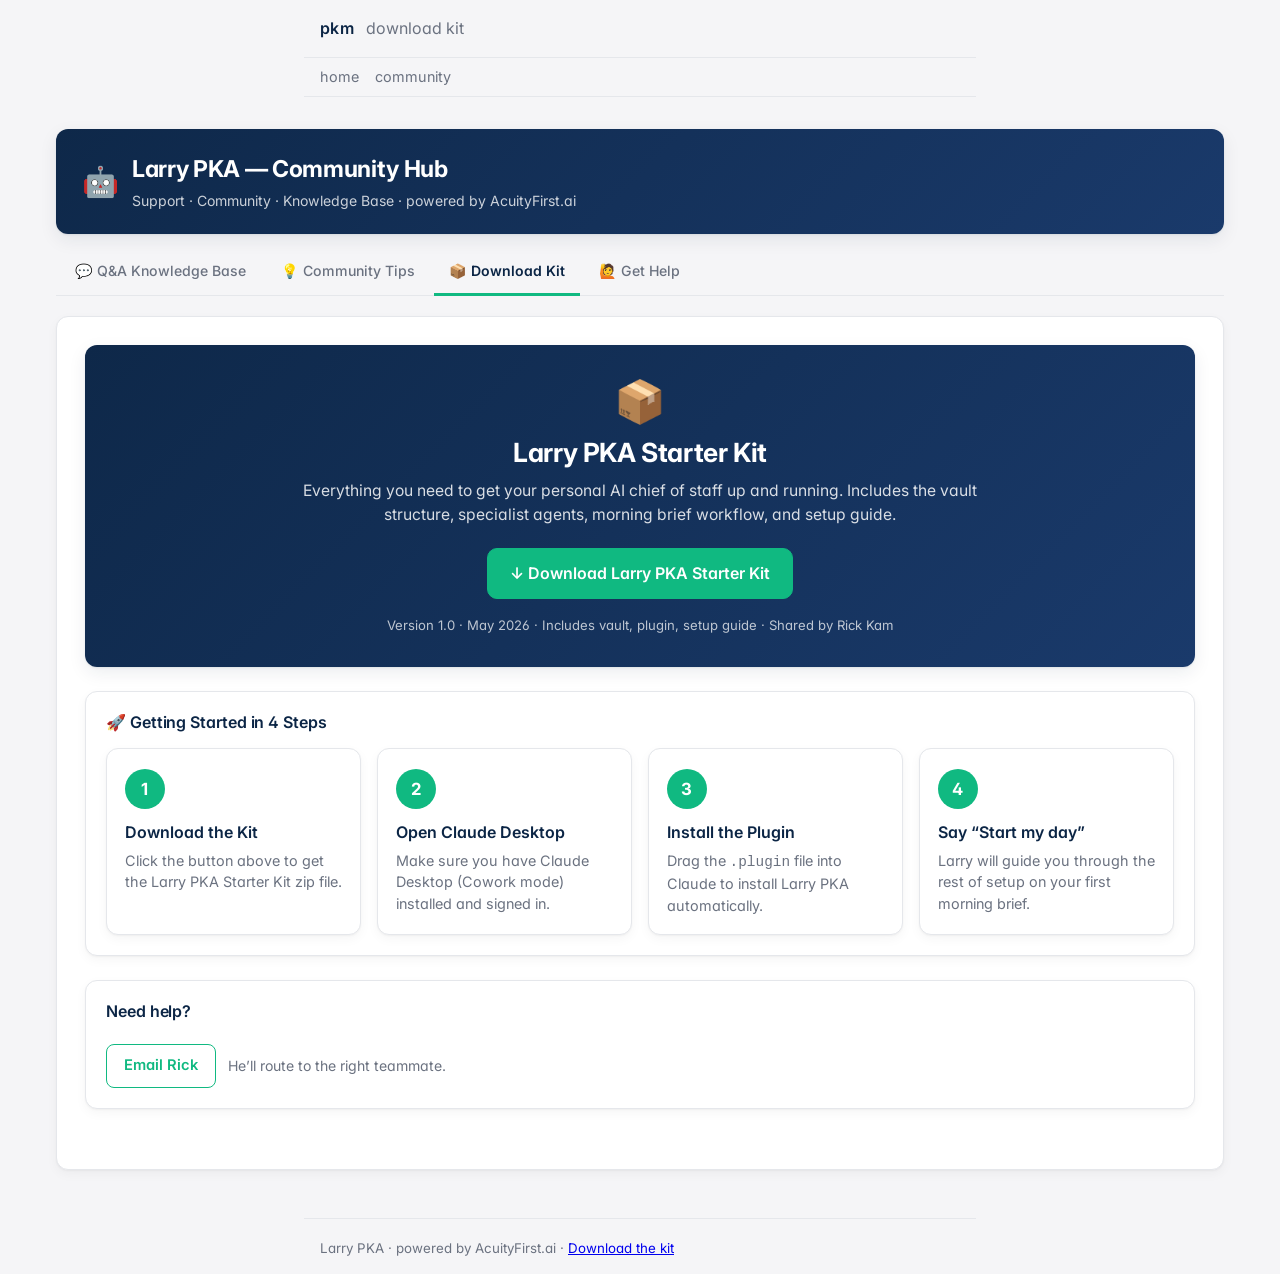
==== community/download/index.html @ d748dd84 "Initial public mirror — Larry PKA Community Hub Built from the private PKA workspace via build_stati" ====
<!DOCTYPE html>
<html lang="en">
<head>
  <meta charset="utf-8" />
  <meta name="viewport" content="width=device-width, initial-scale=1" />
  <meta name="robots" content="noindex, nofollow" />
  <title>download kit &mdash; pkm</title>
  <link rel="stylesheet" href="../../static/style.css" />
  <script src="../../static/tag-input.js" defer></script>
  <script src="../../static/keyboard.js" defer></script>
  <script src="../../static/copy-to-clipboard.js" defer></script>
  
  
  <link rel="preconnect" href="https://fonts.googleapis.com" />
  <link rel="preconnect" href="https://fonts.gstatic.com" crossorigin />
  <link rel="stylesheet"
        href="https://fonts.googleapis.com/css2?family=Inter:wght@400;500;600;700&display=swap" />
  <link rel="stylesheet" href="../../static/community-light.css" />

</head>
<body class="theme-community-light">
  <header class="site-header">
    <span class="brand">pkm</span>
    <span class="subtitle">download kit</span>
  </header>
  <nav class="site-nav" aria-label="primary">
    <a href="../../index.html">home</a>
    <a href="../tracker-soon.html">community</a>
  </nav>
  <main>
    

<header class="hub-header">
  <div class="hub-header__brand">
    <span class="hub-header__avatar" aria-hidden="true">🤖</span>
    <div>
      <h1 class="hub-header__title">Larry PKA &mdash; Community Hub</h1>
      <p class="hub-header__subtitle">Support &middot; Community &middot; Knowledge Base &middot; powered by AcuityFirst.ai</p>
    </div>
  </div>
</header>
<nav class="hub-tabs" aria-label="Community Hub sections">
  
  <a href="../qa/"       class="hub-tab "
     >💬 Q&amp;A Knowledge Base</a>
  <a href="../tips/"     class="hub-tab "
     >💡 Community Tips</a>
  <a href="../download/" class="hub-tab is-active"
     aria-current="page">📦 Download Kit</a>
  <a href="../help/"     class="hub-tab "
     >🙋 Get Help</a>
</nav>
<section class="panel">

  
  <section class="kit-hero">
    <span class="kit-hero__icon" aria-hidden="true">📦</span>
    <h2 class="kit-hero__title">Larry PKA Starter Kit</h2>
    <p class="kit-hero__subtitle">
      Everything you need to get your personal AI chief of staff up and
      running. Includes the vault structure, specialist agents, morning
      brief workflow, and setup guide.
    </p>
    <a class="kit-hero__cta"
       href="https://github.com/rickkam503/larry-pka-starter"
       target="_blank"
       rel="noopener noreferrer">&darr; Download Larry PKA Starter Kit</a>
    <p class="kit-hero__meta">
      Version 1.0 &middot; May 2026 &middot;
      Includes vault, plugin, setup guide &middot; Shared by Rick Kam
    </p>
  </section>

  
  <section class="community-section kit-steps">
    <h2 class="community-section__heading">🚀 Getting Started in 4 Steps</h2>
    <div class="kit-steps__grid">
      <article class="kit-step">
        <div class="kit-step__badge" aria-hidden="true">1</div>
        <h3 class="kit-step__title">Download the Kit</h3>
        <p class="kit-step__body">
          Click the button above to get the Larry PKA Starter Kit zip file.
        </p>
      </article>
      <article class="kit-step">
        <div class="kit-step__badge" aria-hidden="true">2</div>
        <h3 class="kit-step__title">Open Claude Desktop</h3>
        <p class="kit-step__body">
          Make sure you have Claude Desktop (Cowork mode) installed and signed in.
        </p>
      </article>
      <article class="kit-step">
        <div class="kit-step__badge" aria-hidden="true">3</div>
        <h3 class="kit-step__title">Install the Plugin</h3>
        <p class="kit-step__body">
          Drag the <code>.plugin</code> file into Claude to install Larry PKA automatically.
        </p>
      </article>
      <article class="kit-step">
        <div class="kit-step__badge" aria-hidden="true">4</div>
        <h3 class="kit-step__title">Say &ldquo;Start my day&rdquo;</h3>
        <p class="kit-step__body">
          Larry will guide you through the rest of setup on your first morning brief.
        </p>
      </article>
    </div>
  </section>

  
  <section class="community-section">
    <h2 class="community-section__heading">Need help?</h2>
    <div class="help-block">
      <a class="cta cta--outline"
         href="mailto:rkam2082@gmail.com?subject=Larry%20PKA%3A%20I%20need%20assistance&body=Hi%20Rick%2C%0A%0A">
        Email Rick
      </a>
      <span class="help-block__note">
        He&rsquo;ll route to the right teammate.
      </span>
    </div>
  </section>

</section>

  </main>
  <footer class="site-footer">
    
    
    <small>Larry PKA &middot; powered by AcuityFirst.ai &middot; <a href="https://github.com/rickkam503/larry-pka-starter">Download the kit</a></small>
    
  </footer>
</body>
</html>
---- static/style.css ----
:root {
  --fg: #1a1a1a;
  --fg-muted: #666;
  --bg: #fafafa;
  --rule: #e0e0e0;
  --accent: #2a2a2a;
  --max-width: 42rem;
}

@media (prefers-color-scheme: dark) {
  :root {
    --fg: #e8e8e8;
    --fg-muted: #999;
    --bg: #1a1a1a;
    --rule: #333;
    --accent: #f0f0f0;
  }
}

* { box-sizing: border-box; }

html, body {
  margin: 0;
  padding: 0;
  background: var(--bg);
  color: var(--fg);
  font-family: -apple-system, BlinkMacSystemFont, "Segoe UI", system-ui, sans-serif;
  font-size: 16px;
  line-height: 1.55;
}

body { display: flex; flex-direction: column; min-height: 100vh; }

main { flex: 1; max-width: var(--max-width); margin: 0 auto; padding: 1.5rem 1rem; width: 100%; }

.site-header, .site-footer {
  max-width: var(--max-width);
  margin: 0 auto;
  padding: 1rem;
  width: 100%;
  border-bottom: 1px solid var(--rule);
}
.site-footer { border-bottom: 0; border-top: 1px solid var(--rule); color: var(--fg-muted); }
.site-header .brand { font-weight: 600; letter-spacing: 0.02em; }
.site-header .subtitle { color: var(--fg-muted); margin-left: 0.5rem; }

.site-nav {
  max-width: var(--max-width);
  margin: 0 auto;
  padding: 0.5rem 1rem;
  width: 100%;
  border-bottom: 1px solid var(--rule);
  display: flex;
  gap: 1rem;
  font-size: 0.9rem;
}
.site-nav a { color: var(--fg-muted); text-decoration: none; }
.site-nav a:hover, .site-nav a:focus { color: var(--accent); text-decoration: underline; }
.site-nav a[aria-current="page"] { color: var(--accent); font-weight: 500; }

.notice {
  border: 1px dashed var(--rule);
  padding: 1rem;
  border-radius: 4px;
  color: var(--fg-muted);
}
.notice h2 { margin: 0 0 0.5rem; font-size: 1rem; color: var(--accent); }
.notice code { font-family: ui-monospace, SFMono-Regular, Menlo, monospace; }

.backlinks { margin-top: 2rem; padding-top: 1rem; border-top: 1px solid var(--rule); }
.backlinks h2 { font-size: 1rem; font-weight: 500; margin: 0 0 0.5rem; color: var(--accent); }
.backlinks ul { list-style: none; padding: 0; margin: 0; }
.backlinks li { padding: 0.25rem 0; font-size: 0.9rem; color: var(--fg-muted); }

h1 { font-size: 1.25rem; font-weight: 600; margin: 0 0 1rem; }

.panel { padding: 0.5rem 0 2rem; }

.journal-list { list-style: none; padding: 0; margin: 0; }
.journal-row { padding: 1rem 0; border-bottom: 1px solid var(--rule); }
.journal-row__header { display: flex; gap: 0.75rem; align-items: baseline; color: var(--fg-muted); font-size: 0.9rem; }
.journal-row__header time { color: var(--accent); font-weight: 500; }
.journal-row .body { margin: 0.4rem 0; white-space: pre-wrap; }
.journal-row__footer { color: var(--fg-muted); font-size: 0.8rem; }

.empty-state { color: var(--fg-muted); padding: 0.5rem 0; }
.empty-state .rule { color: var(--rule); margin: 0 0 0.5rem; font-family: ui-monospace, SFMono-Regular, Menlo, monospace; }
.empty-state code { font-family: ui-monospace, SFMono-Regular, Menlo, monospace; background: transparent; }

/* ---- Generic entity list (contacts, interactions, due) ---- */
.panel__header { display: flex; align-items: baseline; justify-content: space-between; gap: 1rem; margin-bottom: 0.75rem; }
.panel__header h1 { margin: 0; }
.muted { color: var(--fg-muted); }
.cta {
  display: inline-block; padding: 0.35rem 0.75rem; border: 1px solid var(--accent);
  border-radius: 4px; color: var(--accent); text-decoration: none; font-size: 0.9rem;
  background: transparent; cursor: pointer;
}
.cta:hover, .cta:focus { background: var(--accent); color: var(--bg); }
.link-button { color: var(--fg-muted); text-decoration: underline; font-size: 0.9rem; }

.entity-list { list-style: none; padding: 0; margin: 0; }
.entity-row { padding: 0.85rem 0; border-bottom: 1px solid var(--rule); }
.entity-row__header { display: flex; gap: 0.5rem; align-items: baseline; flex-wrap: wrap; }
.entity-row__title { font-weight: 500; color: var(--accent); text-decoration: none; }
.entity-row__title:hover, .entity-row__title:focus { text-decoration: underline; }
.entity-row .body { margin: 0.4rem 0; white-space: pre-wrap; }
.entity-row__footer { color: var(--fg-muted); font-size: 0.8rem; }

.entity-row--due { background: transparent; }
.entity-row--overdue .badge--followup {
  background: #fff5f5; color: #a23232; border-color: #f1c1c1;
}
@media (prefers-color-scheme: dark) {
  .entity-row--overdue .badge--followup { background: #3a1a1a; color: #ffb1b1; border-color: #5a2424; }
}

.badge {
  display: inline-block; font-size: 0.75rem; padding: 0.1rem 0.4rem;
  border: 1px solid var(--rule); border-radius: 999px; color: var(--fg-muted);
}
.badge--followup { color: var(--accent); }

/* ---- Detail kv ---- */
.kv { display: grid; grid-template-columns: max-content 1fr; gap: 0.4rem 1rem; margin: 0.5rem 0 1.5rem; }
.kv dt { color: var(--fg-muted); font-size: 0.85rem; }
.kv dd { margin: 0; color: var(--fg); }
.kv dd.body { white-space: pre-wrap; }

/* ---- Forms ---- */
.entity-form label { display: block; margin: 0.85rem 0; }
.entity-form label > span { display: block; font-size: 0.85rem; color: var(--fg-muted); margin-bottom: 0.25rem; }
.entity-form label > span em { color: #a23232; font-style: normal; }
.entity-form input[type="text"],
.entity-form input[type="number"],
.entity-form input[type="date"],
.entity-form input[type="datetime-local"],
.entity-form select,
.entity-form textarea {
  width: 100%; padding: 0.5rem; font: inherit; color: var(--fg);
  background: var(--bg); border: 1px solid var(--rule); border-radius: 4px;
}
.entity-form textarea { resize: vertical; }
.entity-form .form-row { display: flex; gap: 0.75rem; }
.entity-form .form-row > label { flex: 1; }
.entity-form .form-actions { display: flex; gap: 0.75rem; align-items: center; margin-top: 1.25rem; }
.entity-form .kbd-hint { margin-left: auto; }
.error-box {
  border: 1px solid #c89a9a; background: #fff5f5; color: #6a1a1a;
  padding: 0.75rem; border-radius: 4px; margin: 0.5rem 0 1rem;
}
.error-box ul { margin: 0.25rem 0 0 1rem; padding: 0; }
@media (prefers-color-scheme: dark) {
  .error-box { background: #2a1a1a; color: #ffb1b1; border-color: #5a2424; }
}

/* ---- Tag input (Wren Pattern 2) ---- */
.tag-input-wrap { position: relative; }
.tag-input { display: flex; flex-wrap: wrap; gap: 0.4rem; padding: 0.4rem; border: 1px solid var(--rule); border-radius: 4px; align-items: center; }
.tag-chips { list-style: none; padding: 0; margin: 0; display: contents; }
.tag-chip {
  display: inline-flex; align-items: center; gap: 0.25rem;
  background: var(--rule); color: var(--accent); border-radius: 999px;
  padding: 0.1rem 0.5rem; font-size: 0.85rem;
}
.tag-chip__remove {
  background: transparent; border: 0; color: var(--fg-muted); cursor: pointer;
  font-size: 1rem; line-height: 1; padding: 0 0 0 0.1rem;
}
.tag-chip__remove:hover { color: var(--accent); }
/* Read-only variant on detail views: same chip look, no entry/remove
   affordances. The wrapping <ul> needs to be a real flex container here
   (no parent flex like the input wrapper provides), so we override the
   `display: contents` from the editable variant. */
.tag-chips--readonly { display: flex; flex-wrap: wrap; gap: 0.35rem; }
.tag-chip--readonly { cursor: default; }
.tag-input__entry { flex: 1; min-width: 8rem; border: 0; padding: 0.25rem; background: transparent; color: var(--fg); font: inherit; outline: none; }
.tag-input__suggestions {
  position: absolute; left: 0; right: 0; top: 100%; z-index: 5;
  list-style: none; margin: 0.25rem 0 0; padding: 0.25rem 0;
  background: var(--bg); border: 1px solid var(--rule); border-radius: 4px;
  max-height: 12rem; overflow-y: auto;
}
.tag-suggestion { padding: 0.35rem 0.75rem; cursor: pointer; font-size: 0.9rem; }
.tag-suggestion:hover, .tag-suggestion.is-highlighted { background: var(--rule); color: var(--accent); }
.tag-suggestion--create { color: var(--fg-muted); border-top: 1px dashed var(--rule); font-style: italic; }
.tag-suggestion--create:hover, .tag-suggestion--create.is-highlighted { color: var(--accent); font-style: normal; }

/* ---- Blocked-notice fix-command code block ---- */
/* Round 4: when the blocked notice ships a copy-paste fix command (e.g.
   the v2 schema-promote sqlite3 call), render it as a real code block
   so Rick can triple-click to select the whole line. */
.fix-command {
  background: var(--rule);
  color: var(--accent);
  padding: 0.6rem 0.75rem;
  border-radius: 4px;
  font-family: ui-monospace, SFMono-Regular, Menlo, monospace;
  font-size: 0.85rem;
  overflow-x: auto;
  white-space: pre-wrap;
  word-break: break-all;
  margin: 0.5rem 0 0.75rem;
}
.fix-command code { background: transparent; padding: 0; }

/* ---- Dashboard (Round 4) ---- */
/* Stat cards row: 4 equal-width tiles linking into the deeper view. */
.dash-stats {
  display: grid;
  grid-template-columns: repeat(4, 1fr);
  gap: 0.6rem;
  margin: 0 0 1.5rem;
}
@media (max-width: 36rem) {
  .dash-stats { grid-template-columns: repeat(2, 1fr); }
}
.dash-stat {
  display: flex;
  flex-direction: column;
  gap: 0.2rem;
  padding: 0.85rem 0.75rem;
  border: 1px solid var(--rule);
  border-radius: 6px;
  text-decoration: none;
  color: var(--fg);
  background: transparent;
}
.dash-stat:hover, .dash-stat:focus {
  border-color: var(--accent);
  background: var(--rule);
}
.dash-stat__label { font-size: 0.8rem; color: var(--fg-muted); }
.dash-stat__value { font-size: 1.5rem; font-weight: 600; color: var(--accent); line-height: 1.1; }
.dash-stat__badge {
  display: inline-block;
  font-size: 0.7rem;
  padding: 0.05rem 0.4rem;
  border: 1px solid var(--rule);
  border-radius: 999px;
  color: var(--fg-muted);
  margin-top: 0.15rem;
}

/* Recent-activity row(s): either one feed or three side-by-side stacks. */
.dash-section { margin: 0 0 1.5rem; }
.dash-section h2 { font-size: 0.95rem; font-weight: 500; color: var(--accent); margin: 0 0 0.5rem; }
.dash-feed { list-style: none; padding: 0; margin: 0; }
.dash-feed-row { padding: 0.55rem 0; border-bottom: 1px solid var(--rule); display: flex; gap: 0.6rem; align-items: baseline; font-size: 0.9rem; }
.dash-feed-row__kind { font-size: 0.75rem; color: var(--fg-muted); text-transform: uppercase; letter-spacing: 0.04em; min-width: 5rem; }
.dash-feed-row__title { color: var(--accent); text-decoration: none; flex: 1; }
.dash-feed-row__title:hover, .dash-feed-row__title:focus { text-decoration: underline; }
.dash-feed-row__when { color: var(--fg-muted); font-size: 0.8rem; white-space: nowrap; }

.dash-columns { display: grid; grid-template-columns: repeat(3, 1fr); gap: 1rem; }
@media (max-width: 36rem) { .dash-columns { grid-template-columns: 1fr; } }
.dash-column h3 { font-size: 0.85rem; font-weight: 500; color: var(--accent); margin: 0 0 0.4rem; }
.dash-column .more-link { display: block; margin-top: 0.35rem; font-size: 0.8rem; }
.dash-mini-list { list-style: none; padding: 0; margin: 0; }
.dash-mini-list li { padding: 0.3rem 0; border-bottom: 1px solid var(--rule); font-size: 0.85rem; }
.dash-mini-list li a { color: var(--accent); text-decoration: none; }
.dash-mini-list li a:hover, .dash-mini-list li a:focus { text-decoration: underline; }
.dash-mini-list .when { color: var(--fg-muted); font-size: 0.75rem; display: block; }
.dash-mini-empty { color: var(--fg-muted); font-size: 0.85rem; font-style: italic; padding: 0.3rem 0; }

/* Quick-create row at the bottom. */
.dash-quick { display: flex; gap: 0.5rem; flex-wrap: wrap; }
.dash-quick a { /* reuses .cta look */ }

/* Empty-workspace panel for the all-zeros case. */
.dash-empty {
  padding: 1.25rem;
  border: 1px dashed var(--rule);
  border-radius: 6px;
  color: var(--fg-muted);
}
.dash-empty h2 { margin: 0 0 0.4rem; font-size: 1rem; color: var(--accent); }
.dash-empty code { font-family: ui-monospace, SFMono-Regular, Menlo, monospace; }

/* ---- Dashboard hero strip (Larry) ----
   Flex: portrait left, text right. Stacks vertically below ~30rem so the
   portrait doesn't get squeezed on a narrow viewport. */
.dash-hero {
  display: flex;
  align-items: center;
  gap: 1rem;
  padding: 0.85rem 1rem;
  border: 1px solid var(--rule);
  border-radius: 6px;
}
.dash-hero__portrait {
  width: 96px;
  height: 96px;
  border-radius: 50%;
  object-fit: cover;
  flex: 0 0 auto;
  background: var(--rule);
}
.dash-hero__text { display: flex; flex-direction: column; gap: 0.15rem; }
.dash-hero__name { margin: 0; font-size: 1.1rem; font-weight: 600; color: var(--accent); }
.dash-hero__role { margin: 0; color: var(--fg-muted); font-size: 0.9rem; line-height: 1.4; }
@media (max-width: 30rem) {
  .dash-hero { flex-direction: column; align-items: flex-start; text-align: left; }
}

/* ---- Dashboard team grid ----
   Responsive CSS grid; cards auto-fill at ~10rem minimum so the grid
   reflows from 3-up on wide screens to 1-up on phone width without media
   queries doing the work. */
.dash-team-grid {
  display: grid;
  grid-template-columns: repeat(auto-fill, minmax(11rem, 1fr));
  gap: 0.6rem;
}
.dash-team-card {
  display: flex;
  flex-direction: column;
  align-items: center;
  text-align: center;
  gap: 0.25rem;
  padding: 0.75rem 0.6rem;
  border: 1px solid var(--rule);
  border-radius: 6px;
  background: transparent;
}
.dash-team-card__portrait {
  width: 72px;
  height: 72px;
  border-radius: 50%;
  object-fit: cover;
  background: var(--rule);
  margin-bottom: 0.15rem;
}
.dash-team-card__name { font-weight: 600; color: var(--accent); font-size: 0.95rem; }
.dash-team-card__role { font-size: 0.8rem; color: var(--fg); line-height: 1.35; }
.dash-team-card__ask { font-size: 0.75rem; color: var(--fg-muted); line-height: 1.35; }
.dash-team-card__role code,
.dash-team-card__ask code {
  font-family: ui-monospace, SFMono-Regular, Menlo, monospace;
  font-size: 0.75rem;
  background: transparent;
}

/* ---- Dashboard "Try saying" card ----
   One row per phrasing: <code> on the left, small copy button on the
   right. The copy button is a neutral, smaller take on .cta — same
   border/hover idiom so it reads as part of the family. */
.dash-try-saying {
  padding: 0.85rem 1rem;
  border: 1px solid var(--rule);
  border-radius: 6px;
}
.dash-try-saying h2 { margin-top: 0; }
.dash-try-row {
  display: flex;
  align-items: center;
  gap: 0.6rem;
  padding: 0.4rem 0;
  border-bottom: 1px solid var(--rule);
}
.dash-try-row:last-child { border-bottom: 0; }
.dash-try-row code {
  flex: 1;
  font-family: ui-monospace, SFMono-Regular, Menlo, monospace;
  font-size: 0.85rem;
  color: var(--accent);
  background: transparent;
  word-break: break-word;
}
.dash-try-copy {
  flex: 0 0 auto;
  display: inline-block;
  padding: 0.2rem 0.55rem;
  border: 1px solid var(--rule);
  border-radius: 4px;
  color: var(--fg-muted);
  background: transparent;
  font: inherit;
  font-size: 0.75rem;
  cursor: pointer;
  min-width: 4.2rem;
  text-align: center;
}
.dash-try-copy:hover, .dash-try-copy:focus {
  border-color: var(--accent);
  color: var(--accent);
}
.dash-try-copy.is-copied {
  border-color: var(--accent);
  color: var(--accent);
  background: var(--rule);
}

/* ---- Dashboard "Resources & status" 2x2 grid ----
   Four cards: Starter Kit, Q&A, Community sharing, Users status. The
   grid is auto-fit so the layout collapses to 1-up on narrow viewports
   (~600px and below). Card chrome matches .dash-try-saying / .dash-hero
   so the new section reads as part of the same dashboard family. */
.dash-resources-grid {
  display: grid;
  grid-template-columns: repeat(auto-fit, minmax(280px, 1fr));
  gap: 0.75rem;
}
.dash-resource-card {
  display: flex;
  flex-direction: column;
  gap: 0.5rem;
  padding: 0.85rem 1rem;
  border: 1px solid var(--rule);
  border-radius: 6px;
  background: transparent;
}
.dash-resource-card__title {
  margin: 0;
  font-size: 0.95rem;
  font-weight: 600;
  color: var(--accent);
}
.dash-resource-card__body {
  margin: 0;
  font-size: 0.85rem;
  color: var(--fg);
  line-height: 1.45;
}
.dash-resource-card .cta {
  align-self: flex-start;
  font-size: 0.8rem;
}
.dash-resource-card__cta-row {
  display: flex;
  flex-wrap: wrap;
  gap: 0.4rem;
}
.dash-resource-note {
  margin: 0;
  font-size: 0.75rem;
  color: var(--fg-muted);
  font-style: italic;
}

/* Q&A: tighten the native <details> presentation so it reads as part of
   the card, not as a stack of disclosure widgets. The summary loses its
   default marker on hover/focus styles but keeps the triangle so it
   still signals "click to expand". */
.dash-resource-qa {
  border-bottom: 1px solid var(--rule);
  padding: 0.35rem 0;
}
.dash-resource-qa:last-of-type { border-bottom: 0; }
.dash-resource-qa > summary {
  cursor: pointer;
  font-size: 0.85rem;
  color: var(--accent);
  font-weight: 500;
  list-style-position: outside;
  padding: 0.1rem 0;
}
.dash-resource-qa > summary:hover,
.dash-resource-qa > summary:focus {
  color: var(--accent);
  text-decoration: underline;
}
.dash-resource-qa[open] > summary { margin-bottom: 0.3rem; }
.dash-resource-qa > p {
  margin: 0.25rem 0 0.4rem;
  font-size: 0.85rem;
  color: var(--fg);
  line-height: 1.45;
}
.dash-resource-qa code {
  font-family: ui-monospace, SFMono-Regular, Menlo, monospace;
  font-size: 0.8rem;
  background: transparent;
}

/* ---- Dashboard "Get started" 5-step walkthrough ----
   One row per step: a circular number chip on the left, content on the
   right (title + body + one or more code-line + copy-button rows). The
   `.dash-step__cmd` row reuses the same flex idiom as `.dash-try-row`
   so the visual rhythm matches the Try-saying card below; the only
   difference is that walkthrough steps may stack multiple commands
   under one step (see step 4: Pax + Nolan). */
.dash-step {
  display: flex;
  align-items: flex-start;
  gap: 0.85rem;
  padding: 0.75rem 0;
  border-bottom: 1px solid var(--rule);
}
.dash-step:last-of-type { border-bottom: 0; }
.dash-step__num {
  flex: 0 0 auto;
  display: inline-flex;
  align-items: center;
  justify-content: center;
  width: 2rem;
  height: 2rem;
  border-radius: 50%;
  background: var(--accent);
  color: var(--bg, #fff);
  font-weight: 600;
  font-size: 0.95rem;
  line-height: 1;
}
.dash-step__content {
  flex: 1 1 auto;
  display: flex;
  flex-direction: column;
  gap: 0.35rem;
  min-width: 0;
}
.dash-step__title {
  margin: 0;
  font-size: 0.95rem;
  font-weight: 600;
  color: var(--accent);
  line-height: 1.3;
}
.dash-step__body {
  margin: 0;
  font-size: 0.85rem;
  color: var(--fg);
  line-height: 1.45;
}
.dash-step__cmd {
  display: flex;
  align-items: center;
  gap: 0.6rem;
  margin-top: 0.15rem;
}
.dash-step__cmd code {
  flex: 1;
  font-family: ui-monospace, SFMono-Regular, Menlo, monospace;
  font-size: 0.85rem;
  color: var(--accent);
  background: transparent;
  word-break: break-word;
}

/* ---- FAQ portrait thumbnail (Q&A teammate rows) ----
   Tiny circular face beside the "Who's <Name>?" summary text. The
   native <details> marker stays on the left; the img sits between
   the marker and the question, vertically centered with the text. */
.dash-faq-portrait {
  display: inline-block;
  width: 32px;
  height: 32px;
  border-radius: 50%;
  object-fit: cover;
  vertical-align: middle;
  margin-right: 0.5rem;
  border: 1px solid var(--rule);
}
.dash-resource-qa > summary {
  /* Keep the marker properly aligned even though the summary now
     contains an inline-block image. */
  display: list-item;
}

/* ---- Dashboard "Users status" deployments list ----
   Plain unstyled list (no bullets, tight rhythm). The note span uses the
   shared .muted utility so it matches the rest of the dashboard chrome. */
.dash-deployments {
  list-style: none;
  padding: 0;
  margin: 0 0 0.5rem;
}
.dash-deployments li {
  font-size: 0.85rem;
  line-height: 1.4;
  padding: 0.15rem 0;
}

/* ---- Dashboard PKA Starter Kit launch card ----
   Single full-width card between the team grid and the Try-saying card.
   Bordered + rounded to match .dash-hero / .dash-try-saying chrome; the
   internal stack (heading -> body -> button) uses flex-column with a
   comfortable gap so the CTA never crowds the body copy. */
.dash-launch-kit {
  display: flex;
  flex-direction: column;
  gap: 0.6rem;
  padding: 1rem;
  border: 1px solid var(--rule);
  border-radius: 6px;
}
.dash-launch-kit__title {
  margin: 0;
  font-size: 0.95rem;
  font-weight: 600;
  color: var(--accent);
}
.dash-launch-kit__body {
  margin: 0;
  font-size: 0.9rem;
  color: var(--fg);
  line-height: 1.5;
}
.dash-launch-kit .cta {
  align-self: flex-start;
}

/* ---- Dashboard FAQ section ----
   Native <details>/<summary>, no JS. Container card matches the chrome
   of .dash-try-saying / .dash-launch-kit so the section reads as part
   of the family. Items stack with hairline separators; future entries
   append by adding more .dash-faq-item rows — no restructuring needed.
   Note: these selectors are intentionally distinct from the older
   .dash-resource-qa rules above (different dashboard variant). */
.dash-faq {
  padding: 0.85rem 1rem;
  border: 1px solid var(--rule);
  border-radius: 6px;
}
.dash-faq-item {
  padding: 0.4rem 0;
  border-bottom: 1px solid var(--rule);
}
.dash-faq-item:last-of-type { border-bottom: 0; }
.dash-faq-item > summary {
  cursor: pointer;
  font-weight: 500;
  color: var(--accent);
  font-size: 0.9rem;
}
.dash-faq-item > summary:hover,
.dash-faq-item > summary:focus { text-decoration: underline; }
.dash-faq-item[open] > summary { margin-bottom: 0.4rem; }
.dash-faq-body {
  color: var(--fg);
  font-size: 0.85rem;
  line-height: 1.55;
}
.dash-faq-body p { margin: 0.25rem 0 0.5rem; }
.dash-faq-steps {
  margin: 0.25rem 0 0;
  padding-left: 1.5rem;
  line-height: 1.55;
}
.dash-faq-steps li { padding: 0.15rem 0; }
.dash-faq-body code {
  font-family: ui-monospace, SFMono-Regular, Menlo, monospace;
  color: var(--accent);
  background: transparent;
}

/* Consolidated "Who's on the team?" entry — one tight row per member.
   Text-only (no portraits) by design: keeps the FAQ scannable and lets
   the roster sit inside a single expandable entry instead of 11 entries.
   The hairline border-bottom mirrors the rhythm of `.dash-faq-item`
   itself so the list reads as part of the FAQ family, not bolted on. */
.dash-faq-team-list {
  list-style: none;
  padding-left: 0;
  margin: 0.25rem 0 0;
  line-height: 1.5;
}
.dash-faq-team-list li {
  padding: 0.35rem 0;
  border-bottom: 1px solid var(--rule);
}
.dash-faq-team-list li:last-child { border-bottom: 0; }
.dash-faq-team-list strong { color: var(--accent); }

/* ---- Dashboard "Workspace status" link card ----
   Single bordered block that points from /dashboard to /workspace. Sits
   below the FAQ. Mirrors the chrome of .dash-launch-kit / .dash-faq so
   the page reads as one family. Reuses existing tokens — no new colors. */
.dash-status-link {
  display: block;
  padding: 1rem;
  border: 1px solid var(--rule);
  border-radius: 6px;
  text-decoration: none;
  color: inherit;
  transition: border-color 0.15s ease, background-color 0.15s ease;
}
.dash-status-link:hover,
.dash-status-link:focus {
  border-color: var(--accent);
  background: rgba(127, 127, 127, 0.06);
  text-decoration: none;
}
.dash-status-link strong {
  display: block;
  color: var(--accent);
  font-size: 0.95rem;
  font-weight: 600;
}
.dash-status-link span {
  display: block;
  color: var(--fg-muted);
  font-size: 0.85rem;
  margin-top: 0.2rem;
}

/* ---- /community page ----
   Three blocks: (1) a prominent "Need help?" CTA at the top, (2) a
   users table with status badges, (3) KB cards grouped by category +
   a contribute form at the bottom. Chrome reuses --rule / --accent /
   --fg-muted tokens so the page sits inside the dashboard family. */

/* Prominent CTA — accented background, white text. Overrides the default
   .cta hover-to-fill idiom because this button is meant to read as the
   primary action on the page, not a quiet outline. */
.dash-community-help {
  background: var(--accent);
  color: var(--bg);
  border-color: var(--accent);
  padding: 0.55rem 1rem;
  font-weight: 500;
}
.dash-community-help:hover,
.dash-community-help:focus {
  background: transparent;
  color: var(--accent);
}

/* Users table. Bordered, alternating row tint via :nth-child for cheap
   scanability without striping JS. */
.dash-community-users {
  width: 100%;
  border-collapse: collapse;
  margin: 0.25rem 0 0.75rem;
  font-size: 0.9rem;
}
.dash-community-users thead th {
  text-align: left;
  font-weight: 500;
  font-size: 0.8rem;
  color: var(--fg-muted);
  border-bottom: 1px solid var(--rule);
  padding: 0.4rem 0.6rem;
}
.dash-community-users tbody td {
  padding: 0.5rem 0.6rem;
  border-bottom: 1px solid var(--rule);
  vertical-align: top;
}
.dash-community-users tbody tr:nth-child(even) td {
  background: rgba(127, 127, 127, 0.05);
}

/* Status badge — small pill, color by status. Hex picks are kept
   minimal and friendly to both light and dark themes (light bg + dark
   text; the dark-mode block flips to dark bg + light text). */
.status-badge {
  display: inline-block;
  font-size: 0.75rem;
  padding: 0.1rem 0.5rem;
  border-radius: 999px;
  border: 1px solid var(--rule);
  text-transform: lowercase;
  line-height: 1.3;
}
.status-active     { background: #e6f5ea; color: #1f6f3a; border-color: #b8dcc4; }
.status-deployed   { background: #e6efff; color: #1f4a99; border-color: #bcd0f5; }
.status-installed  { background: #fff4d6; color: #8a5a00; border-color: #f0d893; }
.status-inactive   { background: #ececec; color: #555;    border-color: #d5d5d5; }
.status-unknown    { background: transparent; color: var(--fg-muted); }
@media (prefers-color-scheme: dark) {
  .status-active     { background: #1c3a26; color: #b6e7c4; border-color: #2f5a3c; }
  .status-deployed   { background: #1c2a4a; color: #b8caf2; border-color: #2f3f6a; }
  .status-installed  { background: #3a2e10; color: #f0d893; border-color: #5a4520; }
  .status-inactive   { background: #2a2a2a; color: #aaa;    border-color: #444; }
}

/* KB section. Cards stack in a single column for readability; the
   meta row is muted so the title carries the visual weight. */
.dash-community-kb-group { margin: 0.5rem 0 1rem; }
.dash-community-kb-group h3 {
  font-size: 0.9rem;
  font-weight: 500;
  color: var(--accent);
  margin: 0.75rem 0 0.4rem;
}
.dash-community-kb-cards {
  display: flex;
  flex-direction: column;
  gap: 0.5rem;
}
.dash-community-kb-card {
  border: 1px solid var(--rule);
  border-radius: 6px;
  padding: 0.7rem 0.85rem;
  background: transparent;
}
.dash-community-kb-card__title {
  margin: 0 0 0.15rem;
  font-size: 0.95rem;
  font-weight: 600;
  color: var(--accent);
}
.dash-community-kb-card__meta {
  margin: 0 0 0.4rem;
  font-size: 0.75rem;
  color: var(--fg-muted);
}
.dash-community-kb-card__body {
  margin: 0;
  font-size: 0.9rem;
  color: var(--fg);
  line-height: 1.5;
  white-space: pre-wrap;
}
.dash-community-kb-empty { margin: 0.25rem 0 0.5rem; }

/* Contribute form. Reuses .entity-form spacing for inputs; this block
   adds the radio-row layout + a card-shaped wrapper feel via padding. */
.dash-community-form fieldset {
  border: 1px solid var(--rule);
  border-radius: 4px;
  padding: 0.5rem 0.75rem;
  margin: 0.85rem 0;
}
.dash-community-form fieldset legend {
  font-size: 0.85rem;
  color: var(--fg-muted);
  padding: 0 0.25rem;
}
.dash-community-form label.radio {
  display: inline-flex;
  align-items: center;
  gap: 0.3rem;
  margin: 0.25rem 1rem 0.25rem 0;
  font-size: 0.9rem;
  color: var(--fg);
}
.dash-community-form label.radio input { margin: 0; }

/* Flash banner: green-tinted success bar above the form. */
.dash-community-flash {
  margin: 0.5rem 0 1rem;
  padding: 0.6rem 0.85rem;
  border: 1px solid #b8dcc4;
  background: #e6f5ea;
  color: #1f6f3a;
  border-radius: 4px;
  font-size: 0.9rem;
}
@media (prefers-color-scheme: dark) {
  .dash-community-flash {
    border-color: #2f5a3c;
    background: #1c3a26;
    color: #b6e7c4;
  }
}

/* ---- Diff table on review pages ---- */
.diff { width: 100%; border-collapse: collapse; margin: 1rem 0; }
.diff th, .diff td { text-align: left; padding: 0.4rem 0.6rem; vertical-align: top; border-bottom: 1px solid var(--rule); }
.diff thead th { font-size: 0.8rem; color: var(--fg-muted); font-weight: 500; }
.diff-was { color: var(--fg-muted); text-decoration: line-through; }
.diff-new { color: var(--accent); }

/* ---- Email Rick CTA on /dashboard ----
   Quiet, centered standalone section. Reuses the .cta chrome (outline
   button with hover-fill) so it reads as part of the dashboard family
   rather than introducing a new button style. Intentionally understated
   — Rick doesn't want this to dominate the page. */
.dash-help-cta {
  text-align: center;
  margin: 1.25rem 0 0;
}
.dash-help-cta-btn {
  display: inline-block;
  padding: 0.5rem 1.1rem;
  font-size: 0.92rem;
}
---- static/community-light.css ----
/* ============================================================
   community-light.css — Deployment Tracker treatment, scoped.
   ------------------------------------------------------------
   Loaded ONLY by /community (community.html sets
   body.theme-community-light via the body_class block, and pulls
   this stylesheet in via the extra_head block).

   Every selector here is prefixed with `body.theme-community-light`
   so /interactions, /search, and / are 100% unaffected — they still
   render the dark theme from style.css.

   Palette:
     navy  #0b2545   — primary text + headings
     teal  #0d9488   — accent CTA + filter pills (matches the mockup)
     teal-deep #0f766e — hover state for the teal CTAs
     azure #2563eb   — kept available for future links if needed
     cloud #f7f8fa   — page background
     white #ffffff   — card surface
     steel #6b7280   — muted text
     rule  #e5e7eb   — soft borders
   ============================================================ */

body.theme-community-light {
  --fg: #0b2545;
  --fg-muted: #6b7280;
  --bg: #f5f5f7;                 /* slightly warmer off-white (2026-05-18) */
  --rule: #e5e7eb;
  --accent: #10b981;             /* brighter teal (2026-05-18) */
  --accent-deep: #047857;
  --brand-navy: #0b2545;
  --brand-navy-dark: #0e2849;    /* hero gradient start */
  --brand-navy-light: #1a3a6b;   /* hero gradient end */
  --panel-bg: #ffffff;
  --card-radius: 12px;
  --card-shadow: 0 1px 2px rgba(0, 0, 0, 0.04),
                 0 4px 12px rgba(0, 0, 0, 0.04);

  /* Status badge palette (light theme, per brief). */
  --badge-active-bg: #d1fae5;   --badge-active-fg: #065f46;
  --badge-deployed-bg: #dbeafe; --badge-deployed-fg: #1e40af;
  --badge-pending-bg: #fef3c7;  --badge-pending-fg: #92400e;
  --badge-inactive-bg: #e5e7eb; --badge-inactive-fg: #374151;
  --badge-deleted-bg: #fee2e2;  --badge-deleted-fg: #991b1b;

  background: var(--bg);
  color: var(--fg);
  font-family: "Inter", -apple-system, BlinkMacSystemFont, "Segoe UI",
               system-ui, sans-serif;
  font-feature-settings: "cv02", "cv03", "cv04", "cv11";
}

/* Pin the light palette explicitly so OS dark mode can't recapture
   this page through style.css's @media (prefers-color-scheme: dark)
   block. */
@media (prefers-color-scheme: dark) {
  body.theme-community-light {
    --fg: #0b2545;
    --fg-muted: #6b7280;
    --bg: #f5f5f7;
    --rule: #e5e7eb;
    --accent: #10b981;
    --accent-deep: #047857;
    --brand-navy: #0b2545;
    --brand-navy-dark: #0e2849;
    --brand-navy-light: #1a3a6b;
    --panel-bg: #ffffff;
    background: var(--bg);
    color: var(--fg);
  }
  /* Re-pin the status badges too — the global @media block in style.css
     would otherwise repaint them dark. */
  body.theme-community-light .status-badge.status-active {
    background: var(--badge-active-bg); color: var(--badge-active-fg);
    border-color: transparent;
  }
  body.theme-community-light .status-badge.status-deployed {
    background: var(--badge-deployed-bg); color: var(--badge-deployed-fg);
    border-color: transparent;
  }
  body.theme-community-light .status-badge.status-pending {
    background: var(--badge-pending-bg); color: var(--badge-pending-fg);
    border-color: transparent;
  }
  body.theme-community-light .status-badge.status-inactive {
    background: var(--badge-inactive-bg); color: var(--badge-inactive-fg);
    border-color: transparent;
  }
  body.theme-community-light .status-badge.status-deleted {
    background: var(--badge-deleted-bg); color: var(--badge-deleted-fg);
    border-color: transparent;
  }
}

/* ---- Header / nav / footer chrome ---- */
body.theme-community-light .site-header,
body.theme-community-light .site-footer {
  background: var(--bg);
  border-color: var(--rule);
}
body.theme-community-light .site-header .brand {
  color: var(--brand-navy);
  letter-spacing: 0.02em;
}
body.theme-community-light .site-header .subtitle {
  color: var(--fg-muted);
}
body.theme-community-light .site-nav {
  background: var(--bg);
  border-color: var(--rule);
}
body.theme-community-light .site-nav a { color: var(--fg-muted); }
body.theme-community-light .site-nav a:hover,
body.theme-community-light .site-nav a:focus {
  color: var(--accent);
  text-decoration: underline;
}
body.theme-community-light .site-nav a[aria-current="page"] {
  color: var(--brand-navy);
  font-weight: 600;
}
body.theme-community-light .site-footer { color: var(--fg-muted); }

/* ---- Main + outer panel ---- */
body.theme-community-light main { padding: 2rem 1rem 3rem; }
body.theme-community-light .panel {
  background: var(--panel-bg);
  border: 1px solid var(--rule);
  border-radius: var(--card-radius);
  padding: 1.75rem 1.75rem 2.25rem;
  box-shadow: var(--card-shadow);
}

/* ---- Heading row ---- */
body.theme-community-light .community-title {
  display: flex;
  align-items: center;
  gap: 0.6rem;
  margin: 0 0 0.35rem;
  font-size: 1.65rem;
  font-weight: 700;
  letter-spacing: -0.015em;
  color: var(--brand-navy);
}
body.theme-community-light .community-title__emoji {
  font-size: 1.5rem;
  line-height: 1;
}
body.theme-community-light .community-subtitle {
  margin: 0 0 1.5rem;
  color: var(--fg-muted);
  font-size: 0.95rem;
}

/* ---- KPI cards ---- */
body.theme-community-light .kpi-row {
  display: grid;
  grid-template-columns: repeat(auto-fit, minmax(140px, 1fr));
  gap: 0.85rem;
  margin: 0 0 1.5rem;
}
body.theme-community-light .kpi-card {
  background: var(--panel-bg);
  border: 1px solid var(--rule);
  border-radius: var(--card-radius);
  padding: 1rem 1.1rem;
  text-align: left;
  box-shadow: var(--card-shadow);
}
body.theme-community-light .kpi-card__num {
  display: block;
  font-size: 1.8rem;
  font-weight: 700;
  color: var(--brand-navy);
  letter-spacing: -0.02em;
  line-height: 1.1;
}
body.theme-community-light .kpi-card__label {
  display: block;
  margin-top: 0.2rem;
  font-size: 0.78rem;
  font-weight: 500;
  color: var(--fg-muted);
  text-transform: uppercase;
  letter-spacing: 0.06em;
}

/* ---- Section card wrapper (used for the add form + table sections) ---- */
body.theme-community-light .community-section {
  background: var(--panel-bg);
  border: 1px solid var(--rule);
  border-radius: var(--card-radius);
  padding: 1.1rem 1.25rem 1.25rem;
  margin: 0 0 1.5rem;
  box-shadow: var(--card-shadow);
}
body.theme-community-light .community-section__heading {
  margin: 0 0 0.85rem;
  font-size: 1rem;
  font-weight: 600;
  color: var(--brand-navy);
  letter-spacing: -0.005em;
}

/* ---- Add-recipient form ---- */
body.theme-community-light .community-form .form-row {
  display: grid;
  grid-template-columns: repeat(auto-fit, minmax(180px, 1fr));
  gap: 0.75rem;
  margin: 0 0 0.75rem;
}
body.theme-community-light .community-form label {
  display: block;
  margin: 0;
}
body.theme-community-light .community-form label > span {
  display: block;
  font-size: 0.78rem;
  font-weight: 500;
  color: var(--fg-muted);
  margin-bottom: 0.25rem;
  text-transform: uppercase;
  letter-spacing: 0.04em;
}
body.theme-community-light .community-form label > span em {
  color: #b91c1c;
  font-style: normal;
  margin-left: 0.15rem;
}
body.theme-community-light .community-form input[type="text"],
body.theme-community-light .community-form input[type="email"],
body.theme-community-light .community-form input[type="date"],
body.theme-community-light .community-form select,
body.theme-community-light .community-form textarea {
  width: 100%;
  background: var(--panel-bg);
  color: var(--fg);
  border: 1px solid var(--rule);
  border-radius: 6px;
  padding: 0.55rem 0.7rem;
  font-size: 0.92rem;
  font-family: inherit;
  box-sizing: border-box;
}
body.theme-community-light .community-form input:focus,
body.theme-community-light .community-form select:focus,
body.theme-community-light .community-form textarea:focus {
  outline: 2px solid var(--accent);
  outline-offset: -1px;
  border-color: var(--accent);
}
body.theme-community-light .community-form textarea { resize: vertical; }
body.theme-community-light .community-form .form-actions {
  display: flex;
  align-items: center;
  gap: 0.75rem;
  margin-top: 0.75rem;
}

/* ---- CTA buttons (teal primary) ---- */
body.theme-community-light .cta {
  display: inline-block;
  background: var(--accent);
  color: #ffffff;
  border: 1px solid var(--accent);
  border-radius: 8px;
  padding: 0.6rem 1.05rem;
  font-size: 0.92rem;
  font-weight: 600;
  text-decoration: none;
  cursor: pointer;
  transition: background 120ms ease, border-color 120ms ease,
              box-shadow 120ms ease, transform 120ms ease;
}
body.theme-community-light .cta:hover,
body.theme-community-light .cta:focus {
  background: var(--accent-deep);
  border-color: var(--accent-deep);
  color: #ffffff;
  text-decoration: none;
  box-shadow: 0 2px 6px rgba(16, 185, 129, 0.22);
}
/* Outlined variant (used for the "Need help?" button at the bottom). */
body.theme-community-light .cta--outline {
  background: var(--panel-bg);
  color: var(--accent);
  border: 1px solid var(--accent);
}
body.theme-community-light .cta--outline:hover,
body.theme-community-light .cta--outline:focus {
  background: var(--accent);
  color: #ffffff;
}

/* ---- Filter pills ---- */
body.theme-community-light .filter-pills {
  display: flex;
  flex-wrap: wrap;
  gap: 0.4rem;
  margin: 0 0 0.9rem;
}
body.theme-community-light .filter-pill {
  display: inline-block;
  padding: 0.35rem 0.85rem;
  border-radius: 999px;
  border: 1px solid var(--rule);
  background: var(--panel-bg);
  color: var(--fg-muted);
  font-size: 0.82rem;
  font-weight: 500;
  text-decoration: none;
  text-transform: capitalize;
}
body.theme-community-light .filter-pill:hover,
body.theme-community-light .filter-pill:focus {
  color: var(--accent);
  border-color: var(--accent);
}
body.theme-community-light .filter-pill[aria-current="page"] {
  background: var(--accent);
  color: #ffffff;
  border-color: var(--accent);
}

/* ---- Deployments table ---- */
body.theme-community-light .deployments-table {
  width: 100%;
  border-collapse: collapse;
  font-size: 0.9rem;
}
body.theme-community-light .deployments-table thead th {
  text-align: left;
  font-weight: 500;
  font-size: 0.75rem;
  color: var(--fg-muted);
  text-transform: uppercase;
  letter-spacing: 0.06em;
  border-bottom: 1px solid var(--rule);
  padding: 0.55rem 0.65rem;
}
body.theme-community-light .deployments-table tbody td {
  padding: 0.7rem 0.65rem;
  border-bottom: 1px solid var(--rule);
  vertical-align: top;
  color: var(--fg);
}
body.theme-community-light .deployments-table tbody tr:hover td {
  background: #ecfdf5;  /* light teal tint on row hover (2026-05-18) */
}
body.theme-community-light .deployments-table .col-actions {
  white-space: nowrap;
  text-align: right;
}
body.theme-community-light .deployments-table .col-notes {
  color: var(--fg-muted);
  max-width: 22rem;
}
body.theme-community-light .deployments-empty {
  margin: 0.85rem 0 0;
  color: var(--fg-muted);
  font-size: 0.9rem;
}

/* ---- Status badges (light variants, !important defense against the
        global @media dark-mode block in style.css) ---- */
body.theme-community-light .status-badge {
  display: inline-block;
  font-size: 0.72rem;
  font-weight: 500;
  padding: 0.15rem 0.6rem;
  border-radius: 999px;
  border: 1px solid transparent;
  text-transform: capitalize;
  line-height: 1.35;
  letter-spacing: 0.01em;
}
body.theme-community-light .status-badge.status-active {
  background: var(--badge-active-bg); color: var(--badge-active-fg);
}
body.theme-community-light .status-badge.status-deployed {
  background: var(--badge-deployed-bg); color: var(--badge-deployed-fg);
}
body.theme-community-light .status-badge.status-pending {
  background: var(--badge-pending-bg); color: var(--badge-pending-fg);
}
body.theme-community-light .status-badge.status-inactive {
  background: var(--badge-inactive-bg); color: var(--badge-inactive-fg);
}
body.theme-community-light .status-badge.status-deleted {
  background: var(--badge-deleted-bg); color: var(--badge-deleted-fg);
}

/* ---- Edit / Delete buttons in the table row ---- */
body.theme-community-light .row-btn {
  display: inline-block;
  padding: 0.3rem 0.65rem;
  border-radius: 5px;
  border: 1px solid var(--rule);
  background: var(--panel-bg);
  color: var(--fg);
  font-size: 0.78rem;
  text-decoration: none;
  font-family: inherit;
  cursor: pointer;
  margin-left: 0.3rem;
}
body.theme-community-light .row-btn:hover,
body.theme-community-light .row-btn:focus {
  border-color: var(--accent);
  color: var(--accent);
}
body.theme-community-light .row-btn--delete {
  color: #b91c1c;
  border-color: #fecaca;
  background: var(--panel-bg);
}
body.theme-community-light .row-btn--delete:hover,
body.theme-community-light .row-btn--delete:focus {
  background: #fee2e2;
  border-color: #fecaca;
  color: #991b1b;
}
body.theme-community-light .delete-form {
  display: inline;
  margin: 0;
}

/* Inline edit form, shown via <details>. Keeping it a stretched row in
   the table is awkward; render it as a single full-width <td colspan>. */
body.theme-community-light .edit-row td {
  background: #fafbfc;
  padding: 0.85rem 0.85rem 1rem;
}
body.theme-community-light .edit-row details > summary {
  list-style: none;
  cursor: pointer;
  font-size: 0.82rem;
  color: var(--accent);
  font-weight: 500;
  margin-bottom: 0.6rem;
}
body.theme-community-light .edit-row details > summary::-webkit-details-marker {
  display: none;
}
body.theme-community-light .edit-row details[open] > summary {
  color: var(--brand-navy);
}

/* ---- Flash banner ---- */
body.theme-community-light .community-flash {
  margin: 0 0 1.25rem;
  padding: 0.65rem 0.95rem;
  background: #d1fae5;
  color: #065f46;
  border: 1px solid #a7f3d0;
  border-radius: 6px;
  font-size: 0.9rem;
}

/* ---- Error chip ---- */
body.theme-community-light .error-box {
  margin: 0 0 0.85rem;
  padding: 0.55rem 0.85rem;
  background: #fee2e2;
  color: #991b1b;
  border: 1px solid #fecaca;
  border-radius: 6px;
  font-size: 0.88rem;
}

/* ---- Knowledge Base (restyled for light) ---- */
body.theme-community-light .kb-group { margin: 0.4rem 0 1.1rem; }
body.theme-community-light .kb-group h3 {
  font-size: 0.82rem;
  font-weight: 600;
  color: var(--brand-navy);
  text-transform: uppercase;
  letter-spacing: 0.06em;
  margin: 0.5rem 0 0.5rem;
}
body.theme-community-light .kb-cards {
  display: flex;
  flex-direction: column;
  gap: 0.55rem;
}
body.theme-community-light .kb-card {
  background: var(--panel-bg);
  border: 1px solid var(--rule);
  border-radius: var(--card-radius);
  padding: 0.85rem 1rem;
  box-shadow: var(--card-shadow);
}
body.theme-community-light .kb-card__title {
  margin: 0 0 0.2rem;
  font-size: 0.95rem;
  font-weight: 600;
  color: var(--brand-navy);
}
body.theme-community-light .kb-card__meta {
  margin: 0 0 0.45rem;
  font-size: 0.75rem;
  color: var(--fg-muted);
}
body.theme-community-light .kb-card__body {
  margin: 0;
  font-size: 0.9rem;
  color: var(--fg);
  line-height: 1.55;
  white-space: pre-wrap;
}
body.theme-community-light .kb-empty {
  margin: 0.25rem 0 0.5rem;
  color: var(--fg-muted);
  font-size: 0.88rem;
}

/* KB add form fieldset (radio row). */
body.theme-community-light .kb-form fieldset {
  border: 1px solid var(--rule);
  border-radius: 6px;
  padding: 0.55rem 0.85rem;
  margin: 0.5rem 0 0.85rem;
  background: #fbfbfc;
}
body.theme-community-light .kb-form fieldset legend {
  font-size: 0.78rem;
  color: var(--fg-muted);
  padding: 0 0.3rem;
  text-transform: uppercase;
  letter-spacing: 0.04em;
}
body.theme-community-light .kb-form label.radio {
  display: inline-flex;
  align-items: center;
  gap: 0.3rem;
  margin: 0.2rem 1rem 0.2rem 0;
  font-size: 0.9rem;
  color: var(--fg);
}
body.theme-community-light .kb-form label.radio input { margin: 0; }
body.theme-community-light .kb-form label {
  display: block;
  margin: 0.65rem 0;
}
body.theme-community-light .kb-form label > span {
  display: block;
  font-size: 0.78rem;
  font-weight: 500;
  color: var(--fg-muted);
  margin-bottom: 0.25rem;
  text-transform: uppercase;
  letter-spacing: 0.04em;
}
body.theme-community-light .kb-form label > span em {
  color: #b91c1c;
  font-style: normal;
}
body.theme-community-light .kb-form input[type="text"],
body.theme-community-light .kb-form textarea {
  width: 100%;
  background: var(--panel-bg);
  color: var(--fg);
  border: 1px solid var(--rule);
  border-radius: 6px;
  padding: 0.55rem 0.7rem;
  font-size: 0.92rem;
  font-family: inherit;
  box-sizing: border-box;
}
body.theme-community-light .kb-form textarea { resize: vertical; }
/* Format hint that sits above the Body textarea on /knowledge. Inline
   <code> tags get a faint chip so the **Q:** / **A:** markers read as
   literal syntax, not body text. */
body.theme-community-light .kb-form__hint {
  display: block;
  margin: -0.25rem 0 0.35rem;
  color: var(--fg-muted);
  font-size: 0.78rem;
  line-height: 1.45;
  text-transform: none;
  letter-spacing: 0;
  font-weight: 400;
}
body.theme-community-light .kb-form__hint code {
  background: #f1f5f9;
  border: 1px solid var(--rule);
  border-radius: 4px;
  padding: 0.05rem 0.3rem;
  font-size: 0.78rem;
  color: var(--fg);
}
body.theme-community-light .kb-form .form-actions {
  display: flex;
  align-items: center;
  gap: 0.75rem;
  margin-top: 0.75rem;
}
body.theme-community-light .kbd-hint { color: var(--fg-muted); }

/* Help button block at the bottom. */
body.theme-community-light .help-block {
  margin: 1.25rem 0 0;
  display: flex;
  align-items: center;
  gap: 0.75rem;
}
body.theme-community-light .help-block__note {
  color: var(--fg-muted);
  font-size: 0.88rem;
}

body.theme-community-light .muted { color: var(--fg-muted); }

/* ============================================================
   Layout overrides (2026-05-17)
   ------------------------------------------------------------
   The shared <main> in base.html inherits max-width: 42rem (672px)
   from style.css. That's correct for the dark dashboard but
   squeezes the Deployment Tracker — KPIs collapse, the form
   stacks instead of going side-by-side, the table feels cramped.
   These overrides widen the page on /community only.
   ============================================================ */

body.theme-community-light main {
  max-width: min(1200px, 95vw);
}

/* ---- KPI row: explicit 5-up at desktop, graceful collapse ----
   `auto-fit, minmax(140px, 1fr)` ended up wrapping at the old
   width. Now that <main> can grow to 1200px, lock the wide-viewport
   layout to a 5-column flex row so each KPI gets equal share and
   they all sit on one line at desktop, then fall back to the
   auto-fit grid below 900px so narrow viewports collapse cleanly. */
body.theme-community-light .kpi-row {
  display: flex;
  gap: 0.75rem;
}
body.theme-community-light .kpi-row .kpi-card {
  flex: 1 1 0;
  min-width: 0;
}
@media (max-width: 900px) {
  body.theme-community-light .kpi-row {
    display: grid;
    grid-template-columns: repeat(auto-fit, minmax(140px, 1fr));
    gap: 0.75rem;
  }
  body.theme-community-light .kpi-row .kpi-card { flex: initial; }
}

/* ---- Add Recipient form: explicit 3-column grid ----
   Row 1: Name · Email · Relationship
   Row 2: Date Shared · Status · Add Recipient button
   Notes: full-width below.
   The two `.form-row` divs in the template each become their own
   grid; the Notes label is a direct child of the form, spanning
   full-width via grid-column 1 / -1 once we make the form itself
   a grid. We achieve both at once by promoting `.community-form`
   to a 3-col grid and unwrapping the `.form-row` divs visually
   via `display: contents`, so their children flow into the parent
   grid. */
body.theme-community-light .community-form {
  display: grid;
  grid-template-columns: 1fr 1fr 1fr;
  column-gap: 1rem;
  row-gap: 0.75rem;
}
body.theme-community-light .community-form .form-row {
  display: contents;
}
body.theme-community-light .community-form > label,
body.theme-community-light .community-form > textarea {
  /* The lone Notes label (and any other direct-child label) spans
     the whole row. */
  grid-column: 1 / -1;
}
/* The "Add Recipient" / "Save changes" submit button is a label
   with class .muted (per template) whose only purpose is to align
   the button to the bottom of its grid cell. Pin it to the third
   column on its row and bottom-align it. */
body.theme-community-light .community-form label.muted {
  align-self: end;
}
body.theme-community-light .community-form label.muted .cta {
  width: 100%;
}

@media (max-width: 720px) {
  body.theme-community-light .community-form {
    grid-template-columns: 1fr;
  }
  body.theme-community-light .community-form label.muted .cta {
    width: auto;
  }
}

/* ---- Filter pills: a touch more breathing room ---- */
body.theme-community-light .filter-pills {
  gap: 0.5rem;
  flex-wrap: wrap;
}

/* ---- Deployments table polish ---- */
body.theme-community-light .deployments-table thead th,
body.theme-community-light .deployments-table tbody td {
  padding: 0.6rem 0.75rem;
}
body.theme-community-light .deployments-table .col-actions {
  /* Buttons sit in a flex row now, so the column doesn't need to
     force `text-align: right` to look right; left-align keeps the
     row-wrapper from drifting away from the row content. */
  text-align: left;
  white-space: nowrap;
}

/* ---- Status badge as a small pill ---- */
body.theme-community-light .status-badge {
  display: inline-flex;
  align-items: center;
}

/* ---- Inline Edit + Delete action row in table ---- */
body.theme-community-light .dash-community-action-row {
  display: flex;
  gap: 0.5rem;
  align-items: center;
}
body.theme-community-light .dash-community-action-row details {
  margin: 0;
}
body.theme-community-light .dash-community-action-row .row-btn {
  /* The base .row-btn rule adds margin-left: 0.3rem so buttons
     don't visually merge; inside our flex row, `gap` handles
     spacing, so we drop the extra margin. */
  margin-left: 0;
}
body.theme-community-light .dash-community-action-row .delete-form {
  display: inline-flex;
  margin: 0;
}

/* ---- Edit row visual anchor ----
   When the inline edit <details> is expanded, indent its form body
   with a left border accent so it reads as a child of the row
   above instead of a free-floating panel. Closed state stays flat. */
body.theme-community-light .edit-row details[open] {
  padding: 0.25rem 0 0.25rem 0.85rem;
  border-left: 3px solid var(--accent);
  background: #ffffff;
  border-radius: 0 6px 6px 0;
}
body.theme-community-light .edit-row details[open] > .community-form {
  padding: 0.4rem 0 0.2rem;
}

/* ---- :target-driven inline Edit row (2026-05-18) ----
   The Edit form lives in its own `<tr class="row-edit-row" id="edit-<id>">`
   immediately after the data row. Clicking the action-cell `<a href="#edit-<id>">`
   updates the URL hash; the matching `:target` selector below reveals the
   form-row as a full-width panel under the data row. No JS, no <details>,
   no absolute positioning. The Cancel link in the form clears the hash via
   `href="#"` so the row hides again. */
body.theme-community-light .row-edit-row {
  display: none;
}
body.theme-community-light .row-edit-row:target {
  display: table-row;
}
body.theme-community-light .row-edit-row > td {
  background: #ffffff;
  border-left: 3px solid var(--accent);
  padding: 1rem 1.25rem;
  white-space: normal;
}
body.theme-community-light .row-cancel {
  display: inline-block;
  margin-left: 0.6rem;
  font-size: 0.85rem;
  color: var(--fg-muted);
  text-decoration: none;
}
body.theme-community-light .row-cancel:hover,
body.theme-community-light .row-cancel:focus {
  color: #b91c1c;
}
body.theme-community-light .community-form__actions {
  display: flex;
  align-items: center;
  gap: 0.6rem;
}

/* ---- Knowledge base: don't sprawl across the wider main ----
   The deployment table benefits from the 1200px container, but the
   KB cards are short-form text and look awkward stretched. Pin the
   KB section + the Add-to-KB form to a comfortable reading column
   and center them. */
body.theme-community-light .community-section:has(> .kb-group),
body.theme-community-light .community-section:has(> .kb-form) {
  max-width: 720px;
  margin-left: auto;
  margin-right: auto;
}

/* ============================================================
   Hub header + tab strip (2026-05-18)
   ------------------------------------------------------------
   Deep navy hero banner shared across all five hub tabs. The
   gradient + 12px corner radius bring the page into line with
   the refined Download Kit mock. Tabs sit underneath on a
   white-on-light strip with a teal underline for the active
   tab — keeps the hero hero and the navigation quiet.
   ============================================================ */

body.theme-community-light .hub-header {
  background: linear-gradient(135deg, var(--brand-navy-dark) 0%,
                              var(--brand-navy-light) 100%);
  color: #ffffff;
  border-radius: var(--card-radius);
  padding: 1.4rem 1.6rem;
  margin: 0 0 1rem;
  box-shadow: 0 1px 2px rgba(11, 37, 69, 0.08),
              0 6px 18px rgba(11, 37, 69, 0.08);
}
body.theme-community-light .hub-header__brand {
  display: flex;
  align-items: center;
  gap: 0.85rem;
}
body.theme-community-light .hub-header__avatar {
  font-size: 1.85rem;
  line-height: 1;
}
body.theme-community-light .hub-header__title {
  margin: 0;
  font-size: 1.45rem;
  font-weight: 700;
  letter-spacing: -0.015em;
  color: #ffffff;
}
body.theme-community-light .hub-header__subtitle {
  margin: 0.15rem 0 0;
  font-size: 0.88rem;
  color: rgba(255, 255, 255, 0.78);
}

body.theme-community-light .hub-tabs {
  display: flex;
  flex-wrap: wrap;
  gap: 0.25rem;
  margin: 0 0 1.25rem;
  padding: 0 0.25rem;
  border-bottom: 1px solid var(--rule);
}
body.theme-community-light .hub-tab {
  display: inline-block;
  padding: 0.65rem 0.95rem;
  margin-bottom: -1px;
  color: var(--fg-muted);
  font-size: 0.88rem;
  font-weight: 500;
  text-decoration: none;
  border-bottom: 3px solid transparent;
  transition: color 120ms ease, border-color 120ms ease;
}
body.theme-community-light .hub-tab:hover,
body.theme-community-light .hub-tab:focus {
  color: var(--brand-navy);
  border-bottom-color: var(--rule);
  text-decoration: none;
}
body.theme-community-light .hub-tab.is-active,
body.theme-community-light .hub-tab[aria-current="page"] {
  color: var(--brand-navy);
  font-weight: 600;
  border-bottom-color: var(--accent);
}

/* ============================================================
   Download Kit — hero, link card, 4-step grid (2026-05-18)
   ============================================================ */

body.theme-community-light .kit-hero {
  background: linear-gradient(135deg, var(--brand-navy-dark) 0%,
                              var(--brand-navy-light) 100%);
  color: #ffffff;
  border-radius: var(--card-radius);
  padding: 2.25rem 1.5rem 2rem;
  margin: 0 0 1.5rem;
  text-align: center;
  box-shadow: 0 1px 2px rgba(11, 37, 69, 0.08),
              0 6px 18px rgba(11, 37, 69, 0.08);
}
body.theme-community-light .kit-hero__icon {
  font-size: 2.6rem;
  line-height: 1;
  display: block;
  margin: 0 0 0.6rem;
}
body.theme-community-light .kit-hero__title {
  margin: 0 0 0.4rem;
  font-size: 1.65rem;
  font-weight: 700;
  letter-spacing: -0.015em;
  color: #ffffff;
}
body.theme-community-light .kit-hero__subtitle {
  margin: 0 auto 1.25rem;
  max-width: 44rem;
  font-size: 0.98rem;
  line-height: 1.55;
  color: rgba(255, 255, 255, 0.84);
}
body.theme-community-light .kit-hero__cta {
  display: inline-block;
  background: var(--accent);
  color: #ffffff;
  border: 1px solid var(--accent);
  border-radius: 10px;
  padding: 0.75rem 1.4rem;
  font-size: 1rem;
  font-weight: 600;
  text-decoration: none;
  cursor: pointer;
  transition: background 120ms ease, box-shadow 120ms ease;
}
body.theme-community-light .kit-hero__cta:hover,
body.theme-community-light .kit-hero__cta:focus {
  background: var(--accent-deep);
  border-color: var(--accent-deep);
  color: #ffffff;
  text-decoration: none;
  box-shadow: 0 4px 12px rgba(16, 185, 129, 0.3);
}
body.theme-community-light .kit-hero__meta {
  margin: 1rem 0 0;
  font-size: 0.82rem;
  color: rgba(255, 255, 255, 0.72);
}

/* Getting Started in 4 Steps */
body.theme-community-light .kit-steps__grid {
  display: grid;
  grid-template-columns: repeat(auto-fit, minmax(220px, 1fr));
  gap: 1rem;
  margin: 0.5rem 0 0;
}
body.theme-community-light .kit-step {
  background: var(--panel-bg);
  border: 1px solid var(--rule);
  border-radius: var(--card-radius);
  padding: 1.25rem 1.1rem 1.1rem;
  box-shadow: var(--card-shadow);
}
body.theme-community-light .kit-step__badge {
  display: inline-flex;
  align-items: center;
  justify-content: center;
  width: 40px;
  height: 40px;
  border-radius: 50%;
  background: var(--accent);
  color: #ffffff;
  font-size: 1.05rem;
  font-weight: 700;
  margin: 0 0 0.7rem;
}
body.theme-community-light .kit-step__title {
  margin: 0 0 0.3rem;
  font-size: 1rem;
  font-weight: 600;
  color: var(--brand-navy);
}
body.theme-community-light .kit-step__body {
  margin: 0;
  font-size: 0.9rem;
  line-height: 1.5;
  color: var(--fg-muted);
}

/* ============================================================
   Tips cards — adopt the new card radius + shadow (2026-05-18)
   ============================================================ */
body.theme-community-light .tip-cards {
  display: grid;
  grid-template-columns: repeat(auto-fit, minmax(260px, 1fr));
  gap: 0.85rem;
}
body.theme-community-light .tip-card {
  position: relative;
  background: var(--panel-bg);
  border: 1px solid var(--rule);
  border-radius: var(--card-radius);
  padding: 0.9rem 1rem 1rem;
  box-shadow: var(--card-shadow);
}
body.theme-community-light .tip-card__badge {
  display: inline-block;
  font-size: 0.7rem;
  font-weight: 600;
  padding: 0.18rem 0.6rem;
  border-radius: 999px;
  background: #ecfdf5;
  color: var(--accent-deep);
  border: 1px solid #a7f3d0;
  letter-spacing: 0.02em;
  text-transform: uppercase;
  margin: 0 0 0.55rem;
}
body.theme-community-light .tip-card__body {
  margin: 0 0 0.5rem;
  font-size: 0.92rem;
  line-height: 1.55;
  color: var(--fg);
  white-space: pre-wrap;
}
body.theme-community-light .tip-card__meta {
  margin: 0;
  font-size: 0.78rem;
  color: var(--fg-muted);
}
body.theme-community-light .tip-card__delete-form {
  position: absolute;
  top: 0.45rem;
  right: 0.55rem;
  margin: 0;
}
body.theme-community-light .tip-card__delete {
  background: transparent;
  border: 0;
  color: var(--fg-muted);
  font-size: 1.05rem;
  line-height: 1;
  cursor: pointer;
  padding: 0.15rem 0.4rem;
  border-radius: 4px;
}
body.theme-community-light .tip-card__delete:hover,
body.theme-community-light .tip-card__delete:focus {
  color: #b91c1c;
  background: #fee2e2;
}

/* ============================================================
   Help page — orange CTA stays orange; right column adopts new
   card radius + shadow (2026-05-18). The orange contrast is
   intentional; only restyle the right-column cards.
   ============================================================ */
body.theme-community-light .help-grid {
  display: grid;
  grid-template-columns: minmax(0, 1fr) minmax(0, 1.2fr);
  gap: 1.25rem;
  align-items: start;
}
@media (max-width: 800px) {
  body.theme-community-light .help-grid {
    grid-template-columns: 1fr;
  }
}
body.theme-community-light .help-cta-orange {
  background: linear-gradient(135deg, #f97316 0%, #ea580c 100%);
  color: #ffffff;
  border-radius: var(--card-radius);
  padding: 1.5rem 1.4rem;
  box-shadow: 0 1px 2px rgba(234, 88, 12, 0.18),
              0 6px 18px rgba(234, 88, 12, 0.12);
}
body.theme-community-light .help-cta-orange__icon {
  font-size: 1.85rem;
  line-height: 1;
  margin: 0 0 0.55rem;
}
body.theme-community-light .help-cta-orange__title {
  margin: 0 0 0.4rem;
  font-size: 1.15rem;
  font-weight: 700;
  color: #ffffff;
}
body.theme-community-light .help-cta-orange__body {
  margin: 0 0 1rem;
  font-size: 0.92rem;
  line-height: 1.5;
  color: rgba(255, 255, 255, 0.92);
}
body.theme-community-light .help-cta-orange__btn {
  display: inline-block;
  background: #ffffff;
  color: #c2410c;
  border: 1px solid #ffffff;
  border-radius: 8px;
  padding: 0.6rem 1.05rem;
  font-size: 0.92rem;
  font-weight: 600;
  text-decoration: none;
}
body.theme-community-light .help-cta-orange__btn:hover,
body.theme-community-light .help-cta-orange__btn:focus {
  background: #fff7ed;
  text-decoration: none;
}
body.theme-community-light .help-cta-orange__hint {
  margin: 0.65rem 0 0;
  font-size: 0.78rem;
  color: rgba(255, 255, 255, 0.78);
}
body.theme-community-light .help-right-col {
  display: flex;
  flex-direction: column;
  gap: 1rem;
}
body.theme-community-light .help-tips-card {
  background: var(--panel-bg);
  border: 1px solid var(--rule);
  border-radius: var(--card-radius);
  padding: 1.1rem 1.25rem 1.25rem;
  box-shadow: var(--card-shadow);
}
body.theme-community-light .help-tips-card__title {
  margin: 0 0 0.6rem;
  font-size: 1rem;
  font-weight: 600;
  color: var(--brand-navy);
}
body.theme-community-light .help-tips-card__list {
  margin: 0;
  padding-left: 1.2rem;
  font-size: 0.9rem;
  line-height: 1.6;
  color: var(--fg);
}
body.theme-community-light .help-tips-card__list a {
  color: var(--accent-deep);
  text-decoration: none;
  border-bottom: 1px dotted var(--accent);
}
body.theme-community-light .help-tips-card__list a:hover {
  color: var(--accent);
}
body.theme-community-light .help-fix-list {
  list-style: none;
  margin: 0;
  padding: 0;
  display: flex;
  flex-direction: column;
  gap: 0.65rem;
}
body.theme-community-light .help-fix-item {
  display: flex;
  flex-direction: column;
  gap: 0.15rem;
  padding-left: 0.75rem;
  border-left: 3px solid var(--accent);
}
body.theme-community-light .help-fix-item strong {
  font-size: 0.92rem;
  color: var(--brand-navy);
}
body.theme-community-light .help-fix-item span {
  font-size: 0.88rem;
  color: var(--fg-muted);
  line-height: 1.5;
}

/* ============================================================
   Edit-row inline-edit corner softening — match the new 12px
   panel radius rather than the legacy 6px corner. (2026-05-18)
   ============================================================ */
body.theme-community-light .edit-row details[open] {
  border-radius: 0 8px 8px 0;
}

/* ============================================================
   /dashboard light theme (2026-05-18)
   ------------------------------------------------------------
   The dashboard reuses this stylesheet (templates/dashboard.html
   sets body.theme-community-light + pulls in community-light.css)
   so the Hub palette — navy text, brighter teal accent, off-white
   bg, 12px card radius, soft shadow — applies without forking a
   second light stylesheet. Selectors below ONLY style dashboard
   surfaces (`.dash-*`) so /community/* stays untouched.

   Top-to-bottom on /dashboard:
     1. Larry hero               → white card, portrait + identity
     2. PKA Starter Kit          → navy-gradient banner, teal CTA
     3. FAQ accordion            → 9 white cards
     4. Try saying               → white card, teal-accented rows
     5. Need help? Email Rick    → small teal CTA section
   ============================================================ */

/* ---- 1. Larry hero card ----
   White surface with comfortable padding, portrait + navy name +
   muted role text. The legacy dark rule `.dash-hero` sets the
   flex layout; we re-apply the same flex idiom here so we don't
   depend on the dark rule winning the cascade — explicit beats
   implicit when two stylesheets are in play. */
body.theme-community-light .dash-hero {
  display: flex;
  align-items: center;
  gap: 1.1rem;
  background: var(--panel-bg);
  border: 1px solid var(--rule);
  border-radius: var(--card-radius);
  padding: 1.5rem 1.6rem;
  box-shadow: var(--card-shadow);
  margin: 0 0 1.5rem;
}
body.theme-community-light .dash-hero__portrait {
  width: 96px;
  height: 96px;
  border-radius: 50%;
  object-fit: cover;
  flex: 0 0 auto;
  background: var(--rule);
}
body.theme-community-light .dash-hero__text {
  display: flex;
  flex-direction: column;
  gap: 0.2rem;
}
body.theme-community-light .dash-hero__name {
  margin: 0;
  font-size: 1.35rem;
  font-weight: 700;
  letter-spacing: -0.015em;
  color: var(--brand-navy);
}
body.theme-community-light .dash-hero__role {
  margin: 0;
  font-size: 0.95rem;
  line-height: 1.5;
  color: var(--fg-muted);
}
@media (max-width: 30rem) {
  body.theme-community-light .dash-hero {
    flex-direction: column;
    align-items: flex-start;
    text-align: left;
  }
}

/* ---- 2. PKA Starter Kit banner card ----
   Smaller cousin of `.kit-hero` from /community/download — same
   navy gradient + teal CTA, but condensed because the Larry hero
   already owns the top of the page. White text on the gradient. */
body.theme-community-light .dash-launch-kit {
  background: linear-gradient(135deg, var(--brand-navy-dark) 0%,
                              var(--brand-navy-light) 100%);
  color: #ffffff;
  border: 0;
  border-radius: var(--card-radius);
  padding: 1.5rem 1.6rem;
  box-shadow: 0 1px 2px rgba(11, 37, 69, 0.08),
              0 6px 18px rgba(11, 37, 69, 0.08);
}
body.theme-community-light .dash-section .dash-launch-kit h2,
body.theme-community-light .dash-section .dash-launch-kit__title {
  margin: 0 0 0.4rem;
  font-size: 1.25rem;
  font-weight: 700;
  letter-spacing: -0.015em;
  color: #ffffff;
}
body.theme-community-light .dash-launch-kit__body {
  margin: 0 0 1rem;
  font-size: 0.95rem;
  line-height: 1.55;
  color: rgba(255, 255, 255, 0.86);
  max-width: 44rem;
}
/* Promote the inner CTA to read as the prominent "Download" call —
   teal background, white text, slightly larger than the default
   `.cta`. Inherit `.cta`'s hover transitions for free. */
body.theme-community-light .dash-launch-kit .cta {
  background: var(--accent);
  color: #ffffff;
  border-color: var(--accent);
  border-radius: 10px;
  padding: 0.7rem 1.3rem;
  font-size: 0.98rem;
  font-weight: 600;
}
body.theme-community-light .dash-launch-kit .cta:hover,
body.theme-community-light .dash-launch-kit .cta:focus {
  background: var(--accent-deep);
  border-color: var(--accent-deep);
  color: #ffffff;
  box-shadow: 0 4px 12px rgba(16, 185, 129, 0.3);
}

/* ---- 3. FAQ section ----
   Section heading in navy; each `.dash-faq-item` is a stand-alone
   white card with the standard 12px radius + soft shadow. Cards
   stack with a comfortable gap. The native `<summary>` marker is
   kept (no `list-style: none`) so the disclosure triangle hints
   at the open/close affordance. */
body.theme-community-light .dash-section h2 {
  margin: 0 0 0.85rem;
  font-size: 1.15rem;
  font-weight: 700;
  letter-spacing: -0.01em;
  color: var(--brand-navy);
}
body.theme-community-light .dash-section { margin: 0 0 1.5rem; }
body.theme-community-light .dash-faq {
  display: flex;
  flex-direction: column;
  gap: 0.6rem;
}
body.theme-community-light .dash-faq-item {
  background: var(--panel-bg);
  border: 1px solid var(--rule);
  border-radius: var(--card-radius);
  box-shadow: var(--card-shadow);
  padding: 0.85rem 1.1rem;
}
body.theme-community-light .dash-faq-item > summary {
  cursor: pointer;
  color: var(--brand-navy);
  font-size: 0.95rem;
  font-weight: 600;
  list-style-position: outside;
  text-decoration: none;
}
body.theme-community-light .dash-faq-item > summary:hover,
body.theme-community-light .dash-faq-item > summary:focus {
  color: var(--accent);
  text-decoration: none;
  outline: none;
}
body.theme-community-light .dash-faq-item[open] > summary {
  margin-bottom: 0.55rem;
  color: var(--brand-navy);
}
body.theme-community-light .dash-faq-body {
  font-size: 0.92rem;
  line-height: 1.55;
  color: var(--fg);
}
body.theme-community-light .dash-faq-body p {
  margin: 0.25rem 0 0.5rem;
  color: var(--fg);
}
body.theme-community-light .dash-faq-body p:last-child { margin-bottom: 0; }
body.theme-community-light .dash-faq-steps {
  margin: 0.4rem 0 0.25rem;
  padding-left: 1.25rem;
  color: var(--fg);
}
body.theme-community-light .dash-faq-steps li {
  padding: 0.18rem 0;
  line-height: 1.55;
}
body.theme-community-light .dash-faq-body code,
body.theme-community-light .dash-faq-steps code {
  font-family: ui-monospace, SFMono-Regular, Menlo, monospace;
  font-size: 0.86rem;
  color: var(--accent-deep);
  background: #ecfdf5;
  border: 1px solid #a7f3d0;
  border-radius: 4px;
  padding: 0.05rem 0.35rem;
}
/* The 11-member team list inside the "Who's on the team?" item. */
body.theme-community-light .dash-faq-team-list {
  list-style: none;
  margin: 0.2rem 0 0;
  padding: 0;
}
body.theme-community-light .dash-faq-team-list li {
  padding: 0.45rem 0;
  border-bottom: 1px solid var(--rule);
  font-size: 0.9rem;
  line-height: 1.5;
  color: var(--fg);
}
body.theme-community-light .dash-faq-team-list li:last-child {
  border-bottom: 0;
}
body.theme-community-light .dash-faq-team-list strong {
  color: var(--brand-navy);
}

/* ---- Inbox-function FAQ item: sub-headings, italic call-outs, lists ----
   Scoped to .dash-faq-body so only the new "What is the function of the
   Owner's Inbox and Team Inbox?" entry picks these up; other FAQ items
   don't render <h4>/<em>/<ul> in this pattern. (2026-05-18) */
body.theme-community-light .dash-faq-body h4 {
  margin: 1rem 0 0.4rem;
  font-size: 0.95rem;
  font-weight: 600;
  color: var(--accent-deep);
  letter-spacing: -0.005em;
}
body.theme-community-light .dash-faq-body h4:first-child {
  margin-top: 0;
}
body.theme-community-light .dash-faq-body em {
  font-style: italic;
  color: var(--fg);
  opacity: 0.85;
}
body.theme-community-light .dash-faq-body ul {
  margin: 0.3rem 0 0.6rem;
  padding-left: 1.25rem;
  color: var(--fg);
}
body.theme-community-light .dash-faq-body ul li {
  padding: 0.12rem 0;
  line-height: 1.5;
}

/* ---- 4. Try saying card ----
   White card, navy section title, four rows of teal-accented
   monospace prompts on the left with a teal copy button on the
   right. Reuses `.cta`'s hover transitions; the button itself
   is teal background → deeper teal on hover. */
body.theme-community-light .dash-try-saying {
  background: var(--panel-bg);
  border: 1px solid var(--rule);
  border-radius: var(--card-radius);
  box-shadow: var(--card-shadow);
  padding: 1.2rem 1.35rem;
}
body.theme-community-light .dash-try-saying h2 {
  margin: 0 0 0.85rem;
  font-size: 1.15rem;
  font-weight: 700;
  letter-spacing: -0.01em;
  color: var(--brand-navy);
}
body.theme-community-light .dash-try-row {
  display: flex;
  align-items: center;
  gap: 0.75rem;
  padding: 0.55rem 0;
  border-bottom: 1px solid var(--rule);
}
body.theme-community-light .dash-try-row:last-child {
  border-bottom: 0;
}
body.theme-community-light .dash-try-row code {
  flex: 1;
  font-family: ui-monospace, SFMono-Regular, Menlo, monospace;
  font-size: 0.9rem;
  color: var(--accent-deep);
  background: transparent;
  word-break: break-word;
}
body.theme-community-light .dash-try-copy {
  flex: 0 0 auto;
  display: inline-block;
  padding: 0.35rem 0.85rem;
  border: 1px solid var(--accent);
  border-radius: 6px;
  background: var(--accent);
  color: #ffffff;
  font: inherit;
  font-size: 0.8rem;
  font-weight: 600;
  cursor: pointer;
  min-width: 4.6rem;
  text-align: center;
  transition: background 120ms ease, border-color 120ms ease,
              box-shadow 120ms ease;
}
body.theme-community-light .dash-try-copy:hover,
body.theme-community-light .dash-try-copy:focus {
  background: var(--accent-deep);
  border-color: var(--accent-deep);
  color: #ffffff;
  outline: none;
  box-shadow: 0 2px 6px rgba(16, 185, 129, 0.22);
}
body.theme-community-light .dash-try-copy.is-copied {
  background: var(--accent-deep);
  border-color: var(--accent-deep);
  color: #ffffff;
}

/* ---- 5. Email Rick CTA ----
   Small centered section beneath Try-saying. Uses the standard
   teal `.cta` look promoted slightly for prominence. */
body.theme-community-light .dash-help-cta {
  display: flex;
  justify-content: center;
  margin: 1.5rem 0 0;
}
body.theme-community-light .dash-help-cta-btn {
  background: var(--accent);
  color: #ffffff;
  border: 1px solid var(--accent);
  border-radius: 10px;
  padding: 0.7rem 1.3rem;
  font-size: 0.95rem;
  font-weight: 600;
  text-decoration: none;
  transition: background 120ms ease, border-color 120ms ease,
              box-shadow 120ms ease;
}
body.theme-community-light .dash-help-cta-btn:hover,
body.theme-community-light .dash-help-cta-btn:focus {
  background: var(--accent-deep);
  border-color: var(--accent-deep);
  color: #ffffff;
  text-decoration: none;
  box-shadow: 0 4px 12px rgba(16, 185, 129, 0.3);
}

/* ---- Dashboard outer panel + page title ----
   The dashboard's content is wrapped in `<section class="panel">`
   which already inherits the white-card chrome from the panel rule
   higher up. Add a navy page heading and let `<main>` use a
   comfortable reading width — narrower than the Deployment Tracker
   table (1200px) but wider than the legacy 42rem so the FAQ cards
   breathe. */
body.theme-community-light main:has(.dash-hero) {
  max-width: min(880px, 95vw);
}
body.theme-community-light .panel > h1 {
  margin: 0 0 1.2rem;
  font-size: 1.65rem;
  font-weight: 700;
  letter-spacing: -0.015em;
  color: var(--brand-navy);
}

/* ============================================================
   FAQ vertical workflow diagram (2026-05-18)
   ------------------------------------------------------------
   Used inside the "How does work flow through Larry?" FAQ item.
   Each step renders as a small centered pill; a teal down-arrow
   sits between steps via ::before on every li after the first.
   First and last steps get a navy-gradient endpoint treatment
   to mark them as the human-touching ends of the flow.
   ============================================================ */
body.theme-community-light .dash-faq-flow {
  list-style: none;
  padding: 0;
  margin: 0.5rem 0;
  display: flex;
  flex-direction: column;
  align-items: center;
  gap: 0;
}
body.theme-community-light .dash-faq-flow li {
  padding: 0.5rem 1rem;
  background: #ffffff;
  border: 1px solid var(--rule);
  border-radius: 8px;
  font-size: 0.9rem;
  color: var(--fg);
  text-align: center;
  box-shadow: var(--card-shadow);
  max-width: 360px;
}
body.theme-community-light .dash-faq-flow li:not(:first-child)::before {
  content: "↓";
  display: block;
  color: var(--accent);
  font-size: 1.1rem;
  padding: 0.35rem 0;
  text-align: center;
}
/* Endpoint treatment for the human-facing rows: navy gradient,
   white text, transparent border so the pill reads as a sealed
   cap on each end of the flow. Matches the kit-hero gradient. */
body.theme-community-light .dash-faq-flow li:first-child,
body.theme-community-light .dash-faq-flow li:last-child {
  background: linear-gradient(135deg, var(--brand-navy-dark),
                              var(--brand-navy-light));
  color: #ffffff;
  border-color: transparent;
  font-weight: 600;
}
/* The arrow that lives on `li:last-child::before` is the connector
   from "Larry Reviews + Synthesizes" → "Final Recommendation to Owner".
   Keep it teal for visual continuity with the other arrows; the
   endpoint styling above only repaints the pill, not its ::before. */
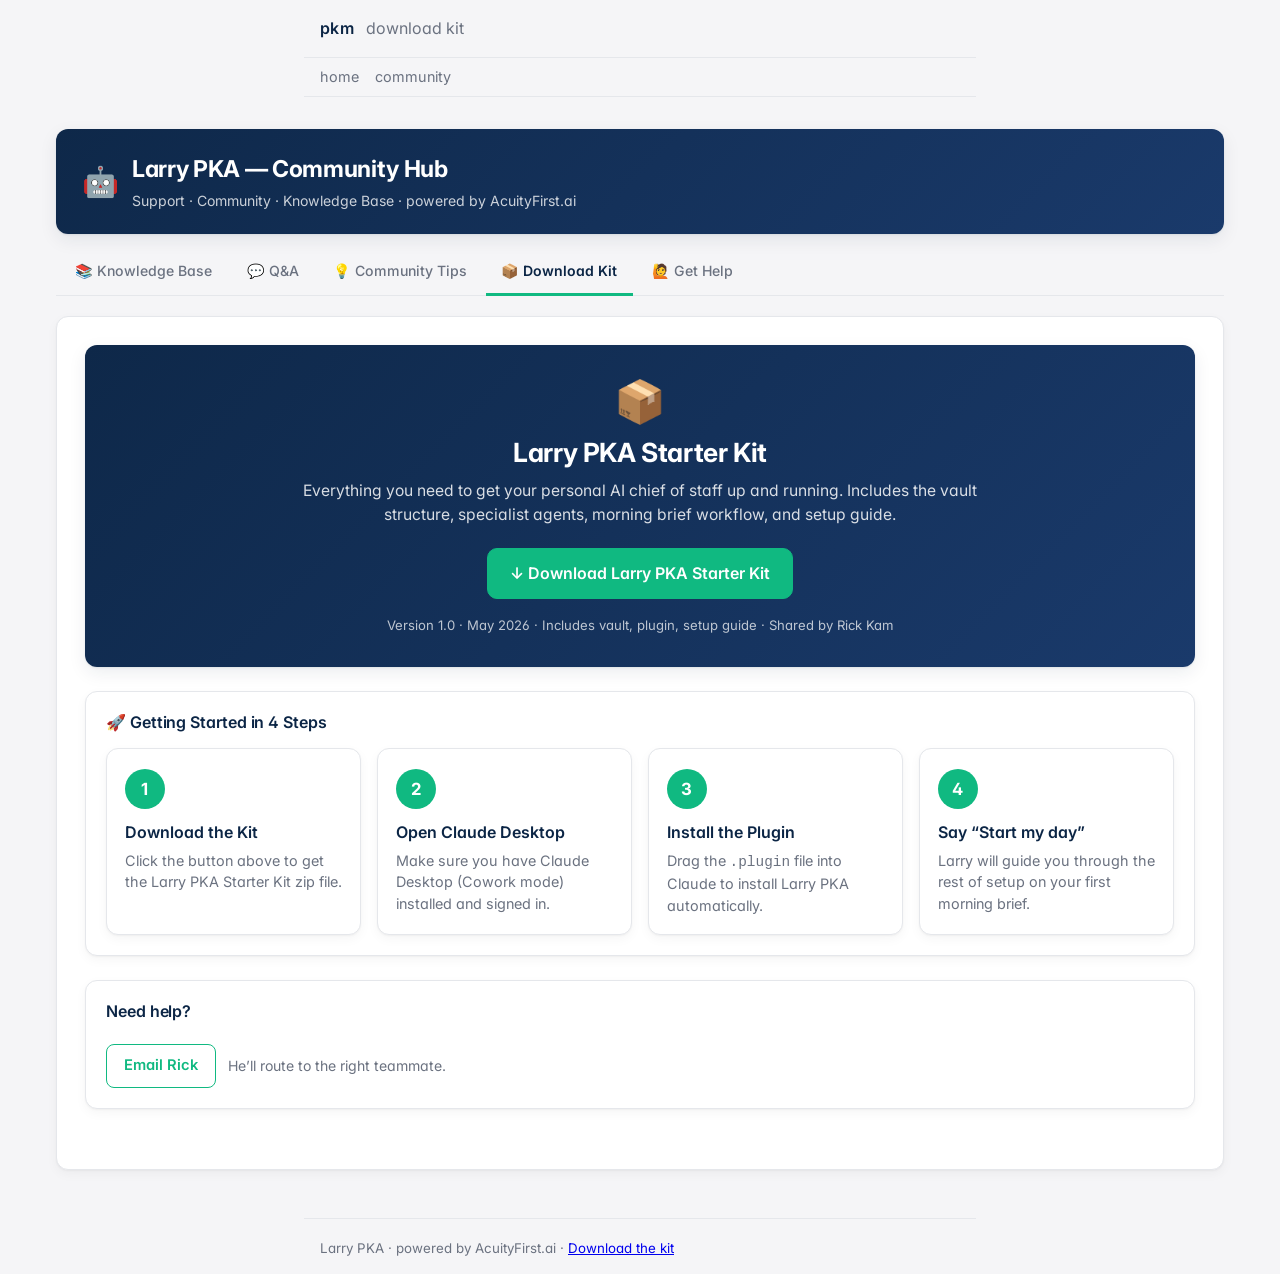
==== commit 43821076: "Publish from build_static_site.py — 2026-05-18T21:15:09Z" ====
--- a/community/download/index.html
+++ b/community/download/index.html
@@ -25,7 +25,7 @@
   </header>
   <nav class="site-nav" aria-label="primary">
     <a href="../../index.html">home</a>
-    <a href="../tracker-soon.html">community</a>
+    <a href="../knowledge/">community</a>
   </nav>
   <main>
     
@@ -40,9 +40,11 @@
   </div>
 </header>
 <nav class="hub-tabs" aria-label="Community Hub sections">
+  <a href="../knowledge/" class="hub-tab "
+     >📚 Knowledge Base</a>
   
   <a href="../qa/"       class="hub-tab "
-     >💬 Q&amp;A Knowledge Base</a>
+     >💬 Q&amp;A</a>
   <a href="../tips/"     class="hub-tab "
      >💡 Community Tips</a>
   <a href="../download/" class="hub-tab is-active"
@@ -62,7 +64,7 @@
       brief workflow, and setup guide.
     </p>
     <a class="kit-hero__cta"
-       href="https://github.com/rickkam503/larry-pka-starter"
+       href="https://github.com/rickkam503/larry-pka-starter/archive/refs/heads/main.zip"
        target="_blank"
        rel="noopener noreferrer">&darr; Download Larry PKA Starter Kit</a>
     <p class="kit-hero__meta">
--- a/static/community-light.css
+++ b/static/community-light.css
@@ -512,6 +512,18 @@
   color: var(--fg-muted);
   font-size: 0.88rem;
 }
+/* Source link on /community/knowledge cards. Small, accent-colored,
+   underline-on-hover. The "↗" glyph is in the template; this rule just
+   colors and sizes the link itself. */
+body.theme-community-light .kb-source-link {
+  color: var(--brand-teal, #0d9488);
+  text-decoration: none;
+  font-weight: 500;
+}
+body.theme-community-light .kb-source-link:hover,
+body.theme-community-light .kb-source-link:focus {
+  text-decoration: underline;
+}
 
 /* KB add form fieldset (radio row). */
 body.theme-community-light .kb-form fieldset {
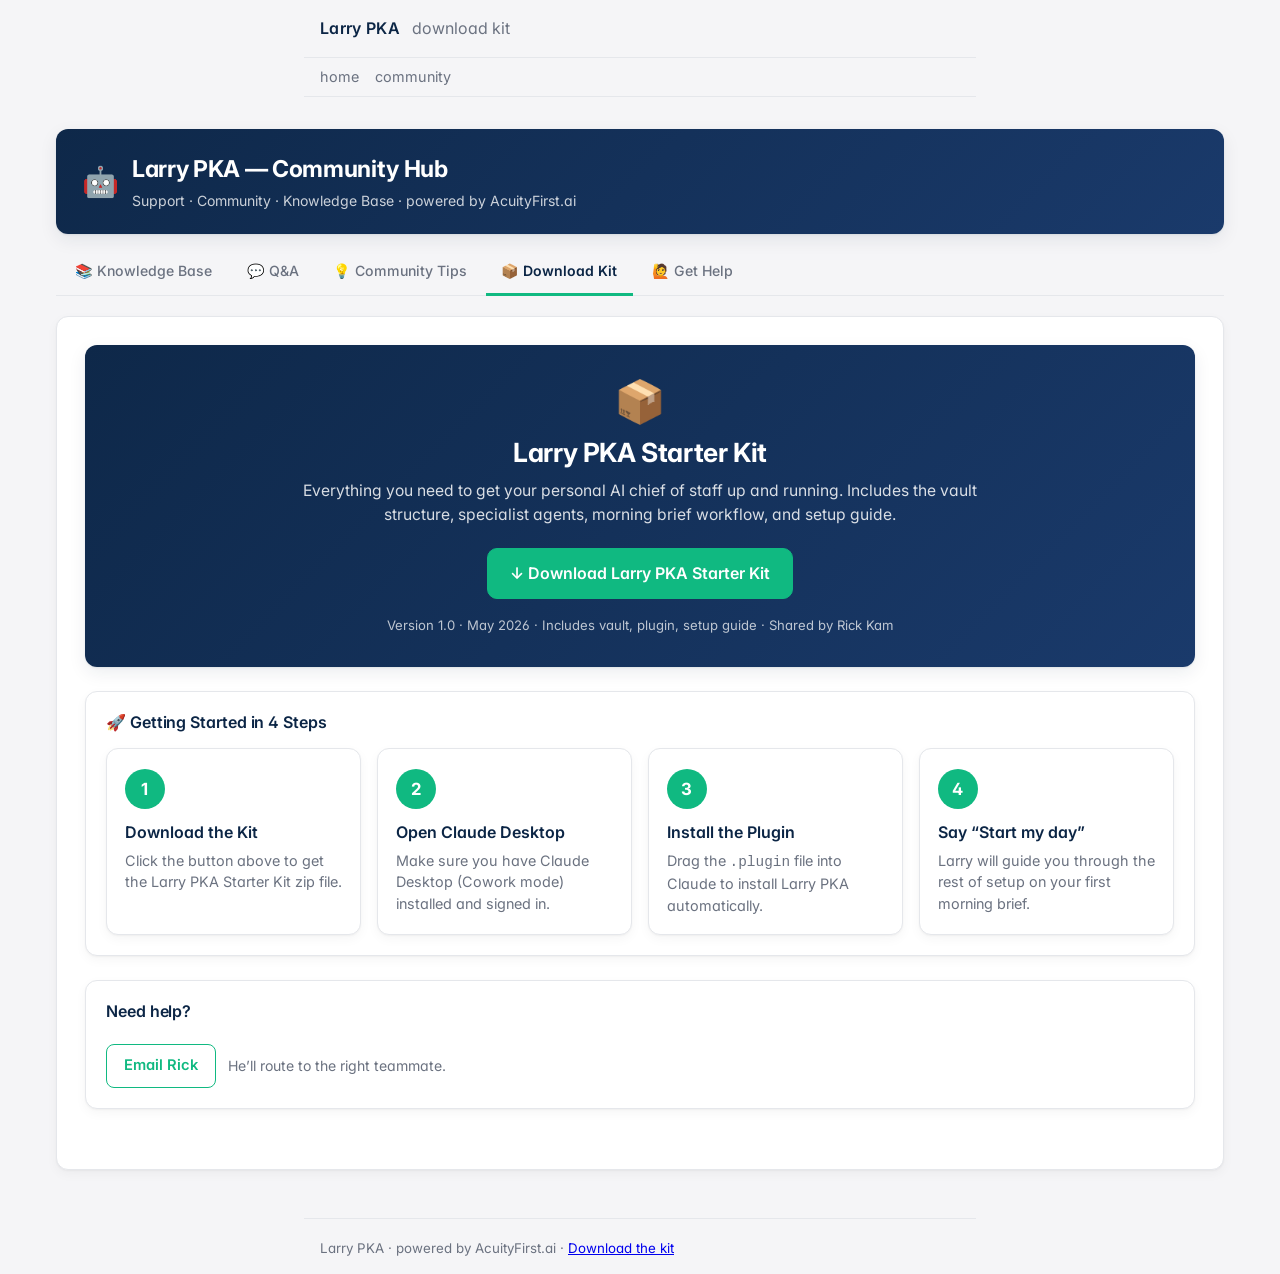
==== commit 77a44811: "Publish from build_static_site.py — 2026-05-30T16:30:37Z" ====
--- a/community/download/index.html
+++ b/community/download/index.html
@@ -20,7 +20,7 @@
 </head>
 <body class="theme-community-light">
   <header class="site-header">
-    <span class="brand">pkm</span>
+    <span class="brand">Larry PKA</span>
     <span class="subtitle">download kit</span>
   </header>
   <nav class="site-nav" aria-label="primary">
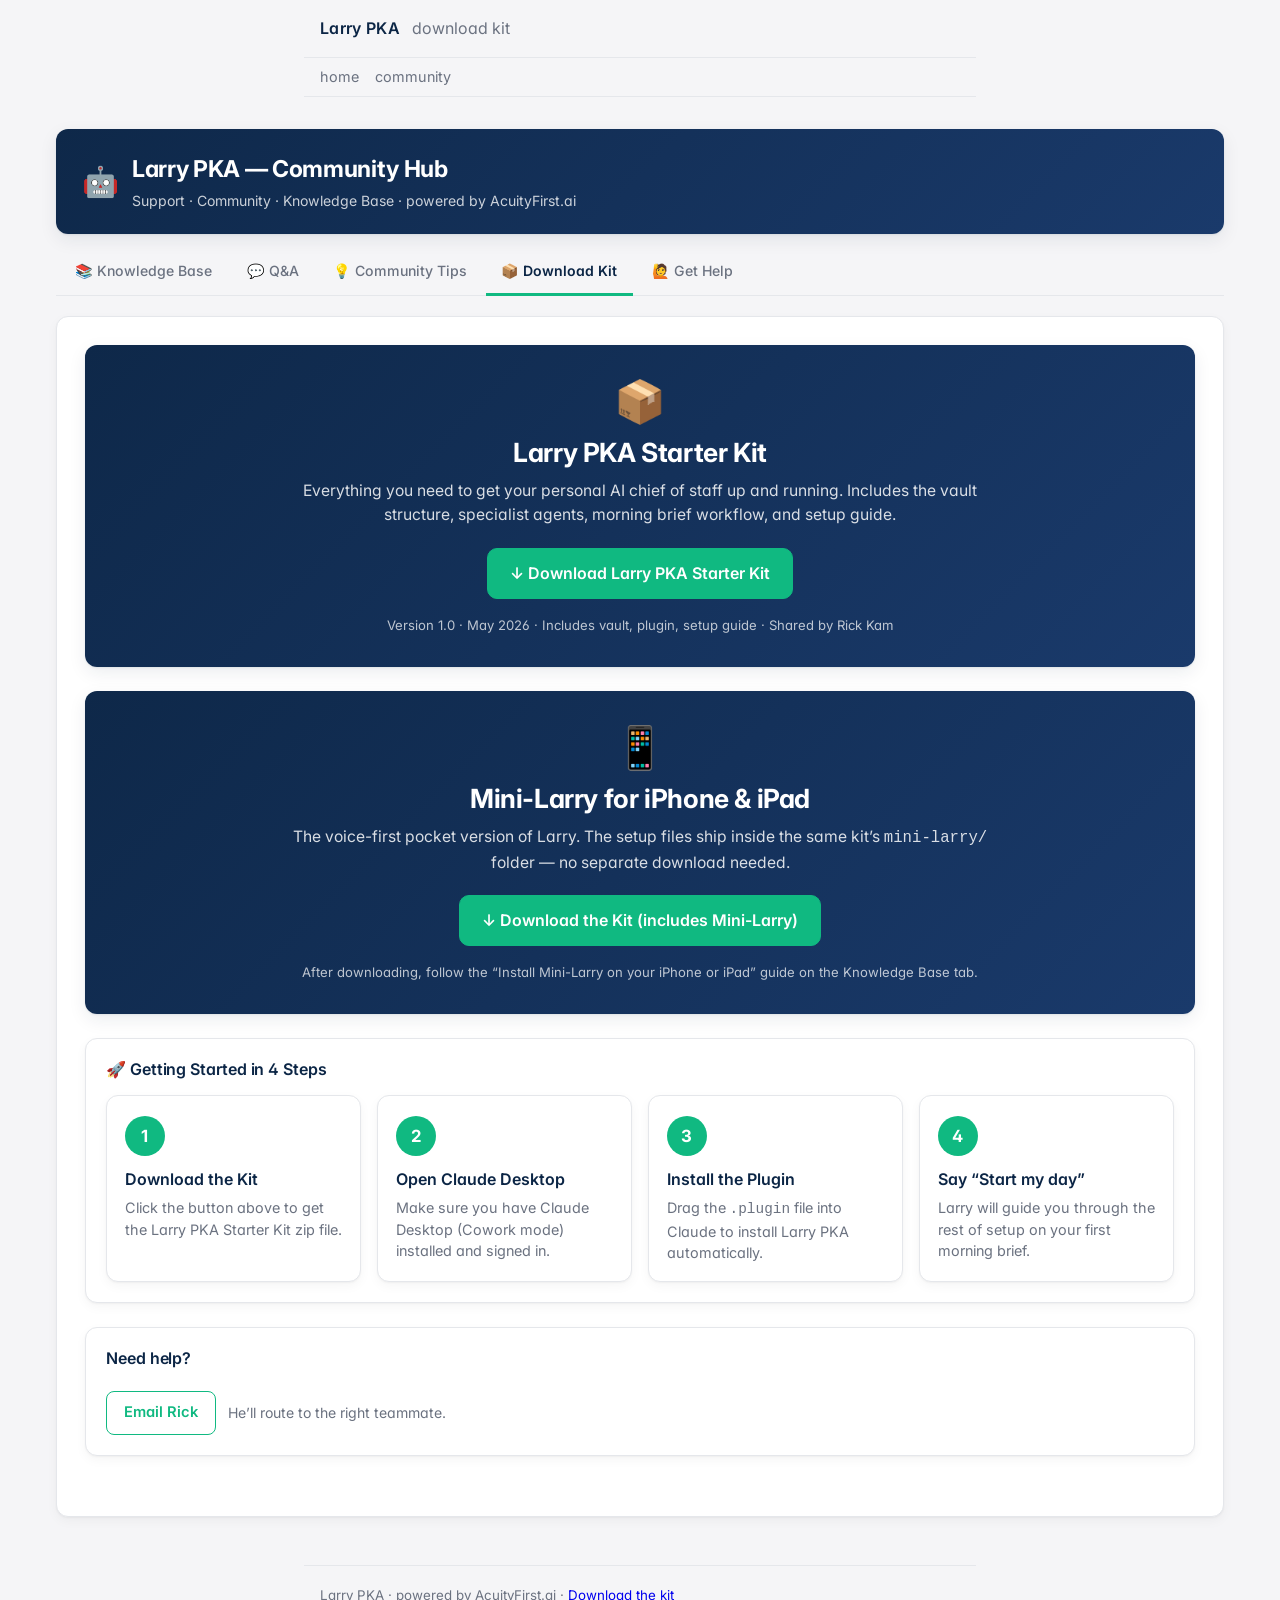
==== commit f3bf6ee0: "Publish from build_static_site.py — 2026-05-30T16:48:45Z" ====
--- a/community/download/index.html
+++ b/community/download/index.html
@@ -74,6 +74,25 @@
   </section>
 
   
+  <section class="kit-hero">
+    <span class="kit-hero__icon" aria-hidden="true">📱</span>
+    <h2 class="kit-hero__title">Mini-Larry for iPhone &amp; iPad</h2>
+    <p class="kit-hero__subtitle">
+      The voice-first pocket version of Larry. The setup files ship inside
+      the same kit&rsquo;s <code>mini-larry/</code> folder &mdash; no separate
+      download needed.
+    </p>
+    <a class="kit-hero__cta"
+       href="https://github.com/rickkam503/larry-pka-starter/archive/refs/heads/main.zip"
+       target="_blank"
+       rel="noopener noreferrer">&darr; Download the Kit (includes Mini-Larry)</a>
+    <p class="kit-hero__meta">
+      After downloading, follow the &ldquo;Install Mini-Larry on your iPhone
+      or iPad&rdquo; guide on the Knowledge Base tab.
+    </p>
+  </section>
+
+  
   <section class="community-section kit-steps">
     <h2 class="community-section__heading">🚀 Getting Started in 4 Steps</h2>
     <div class="kit-steps__grid">
